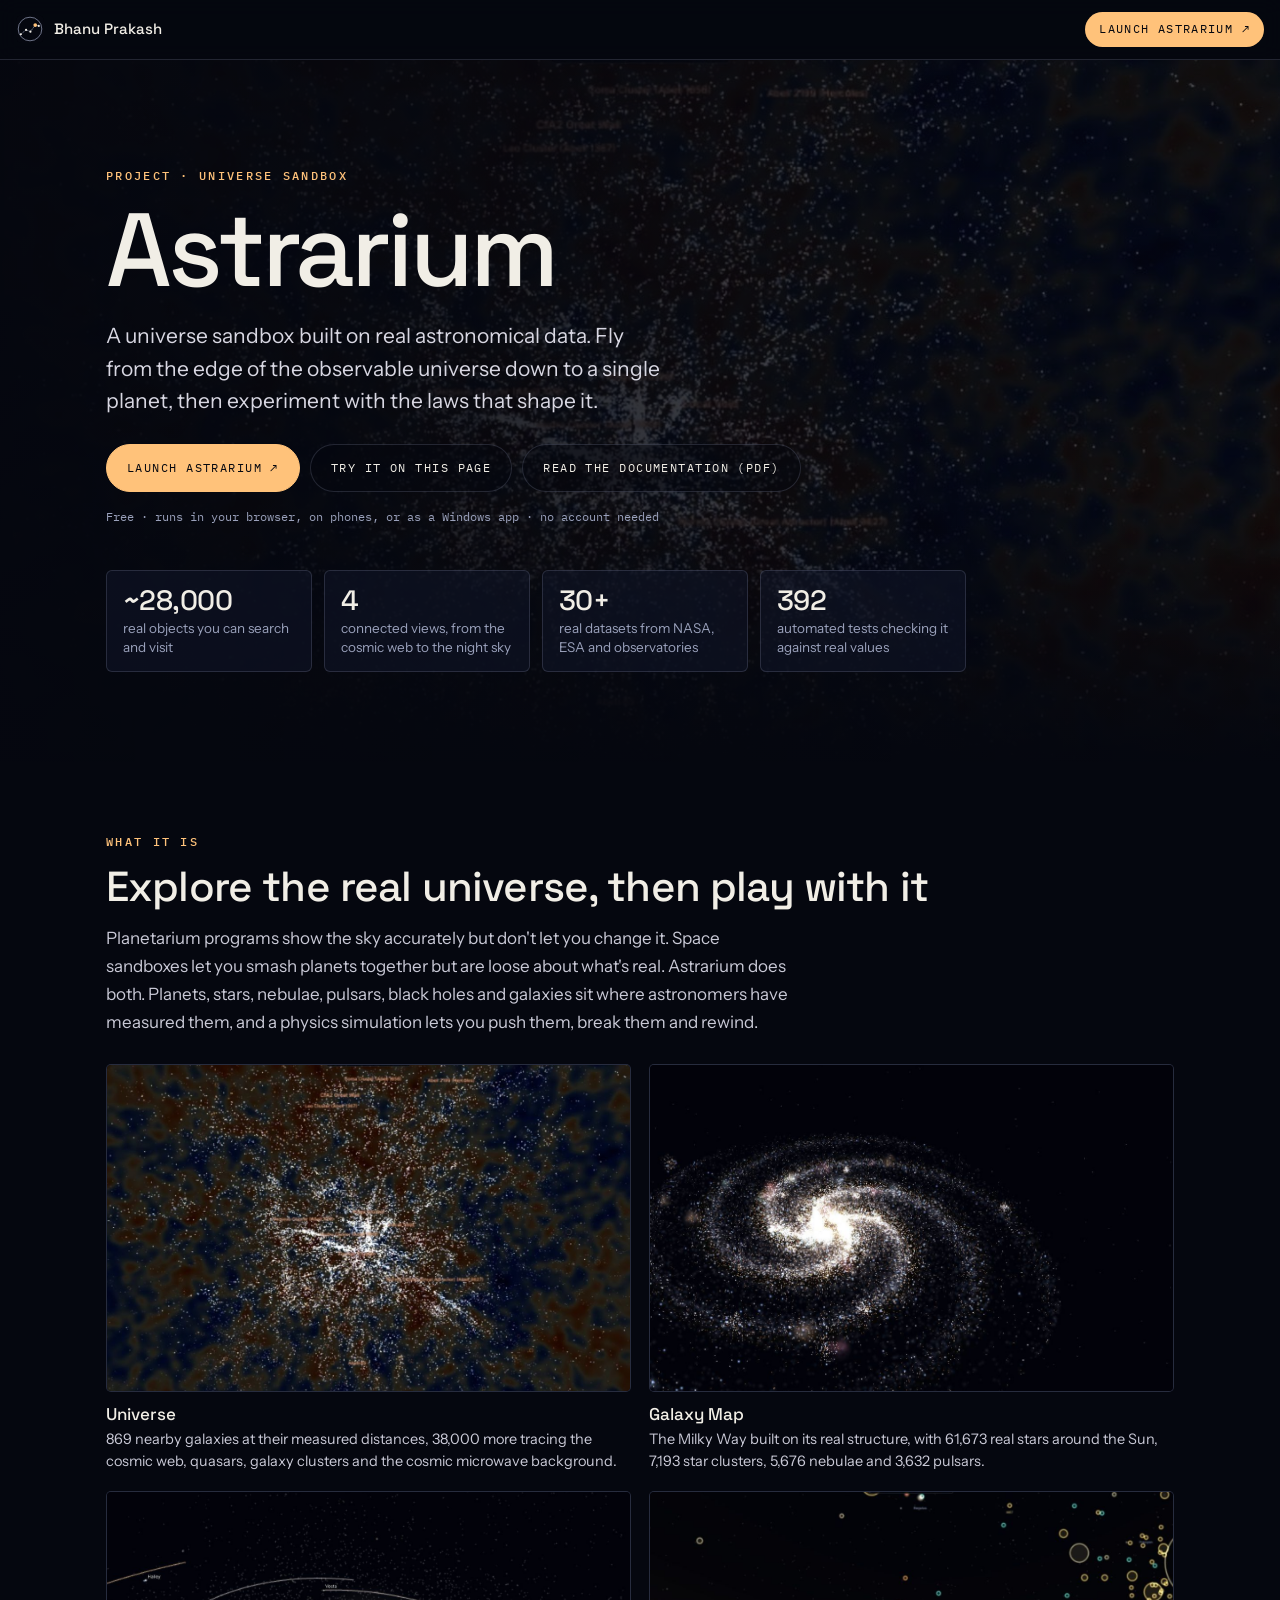
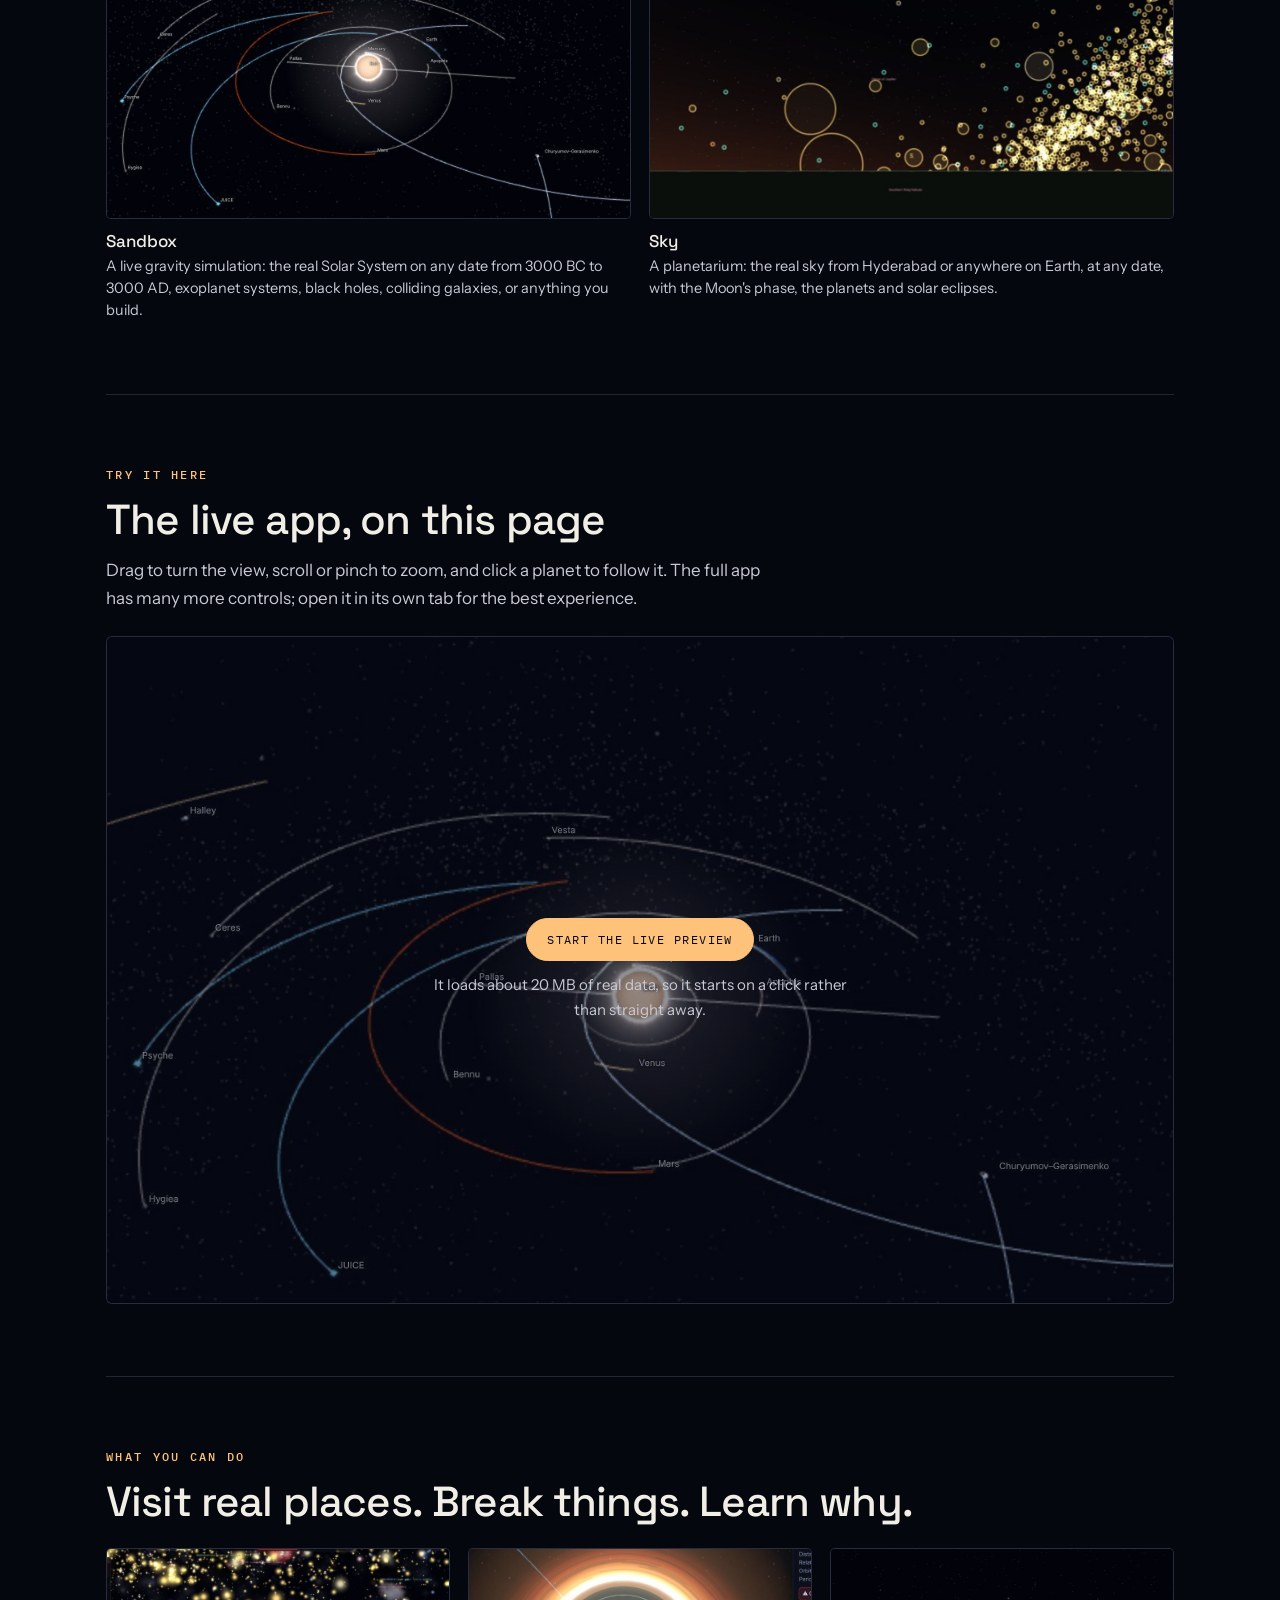
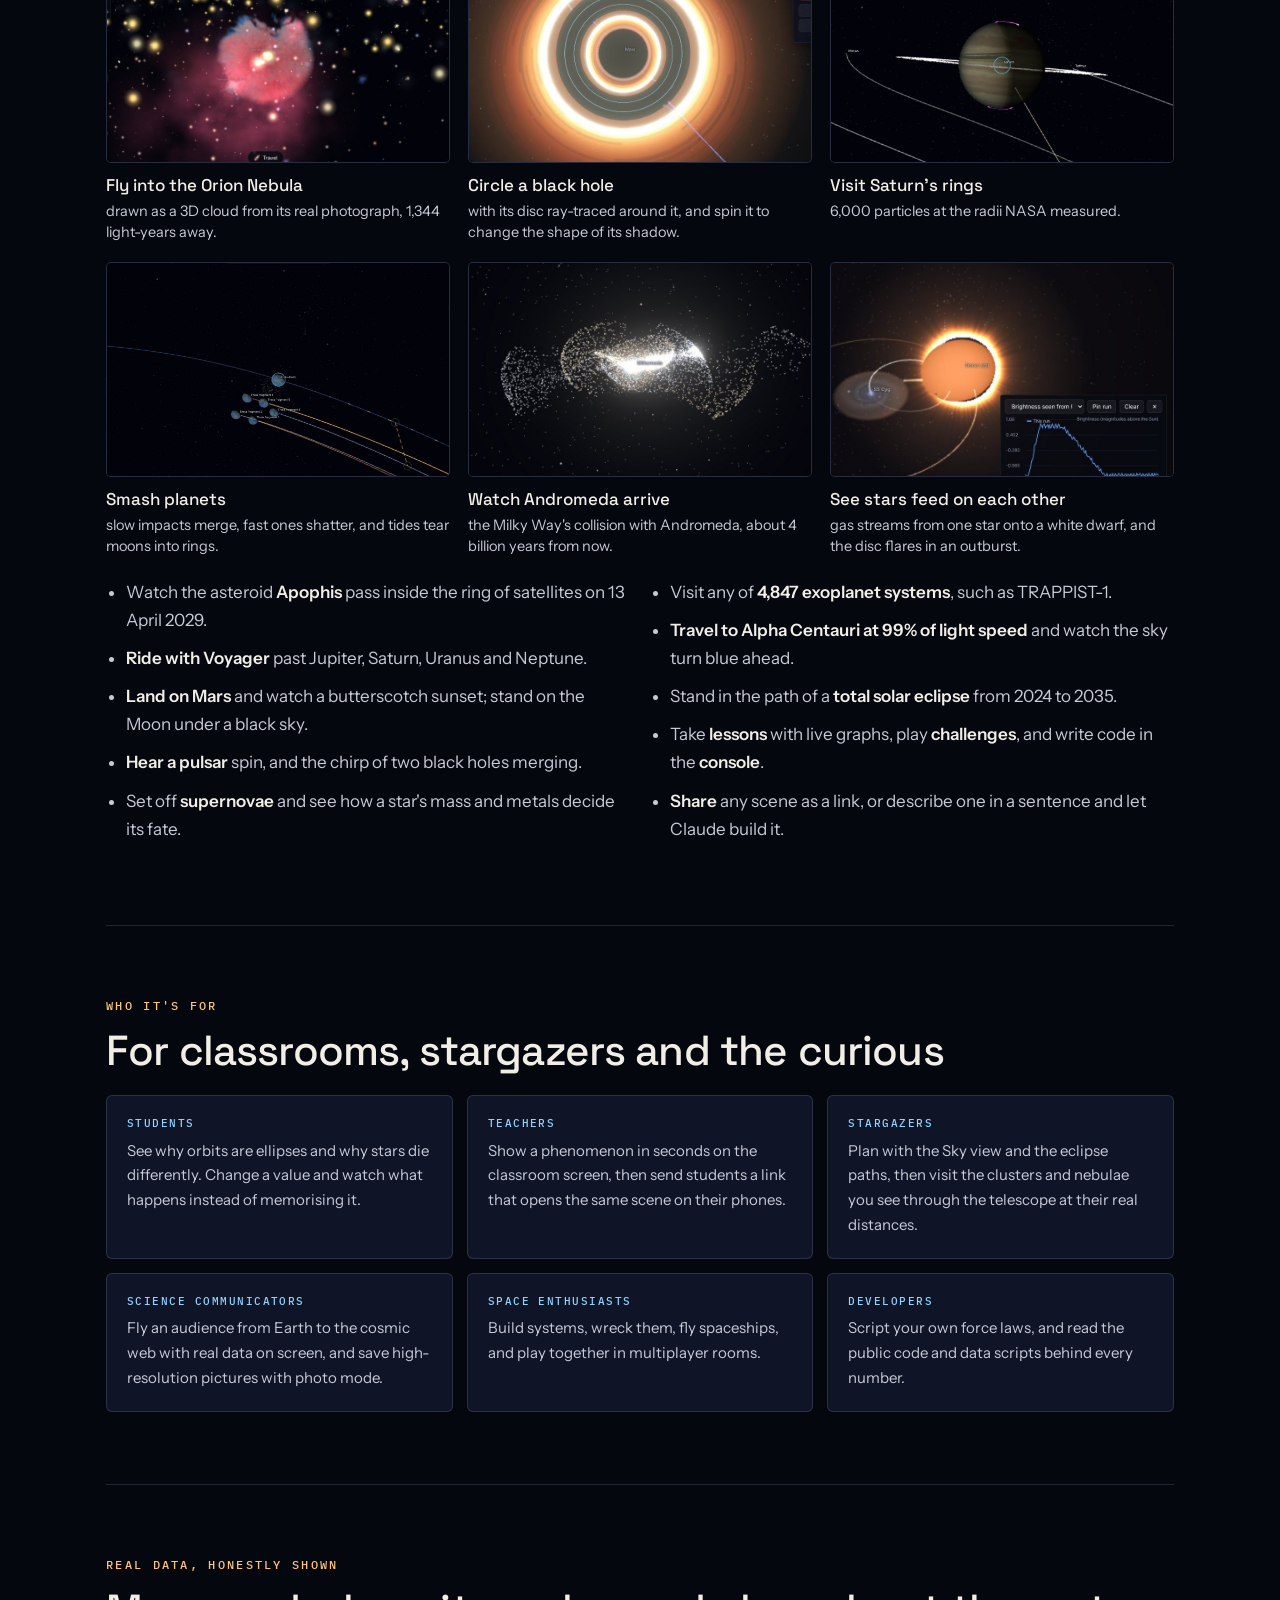
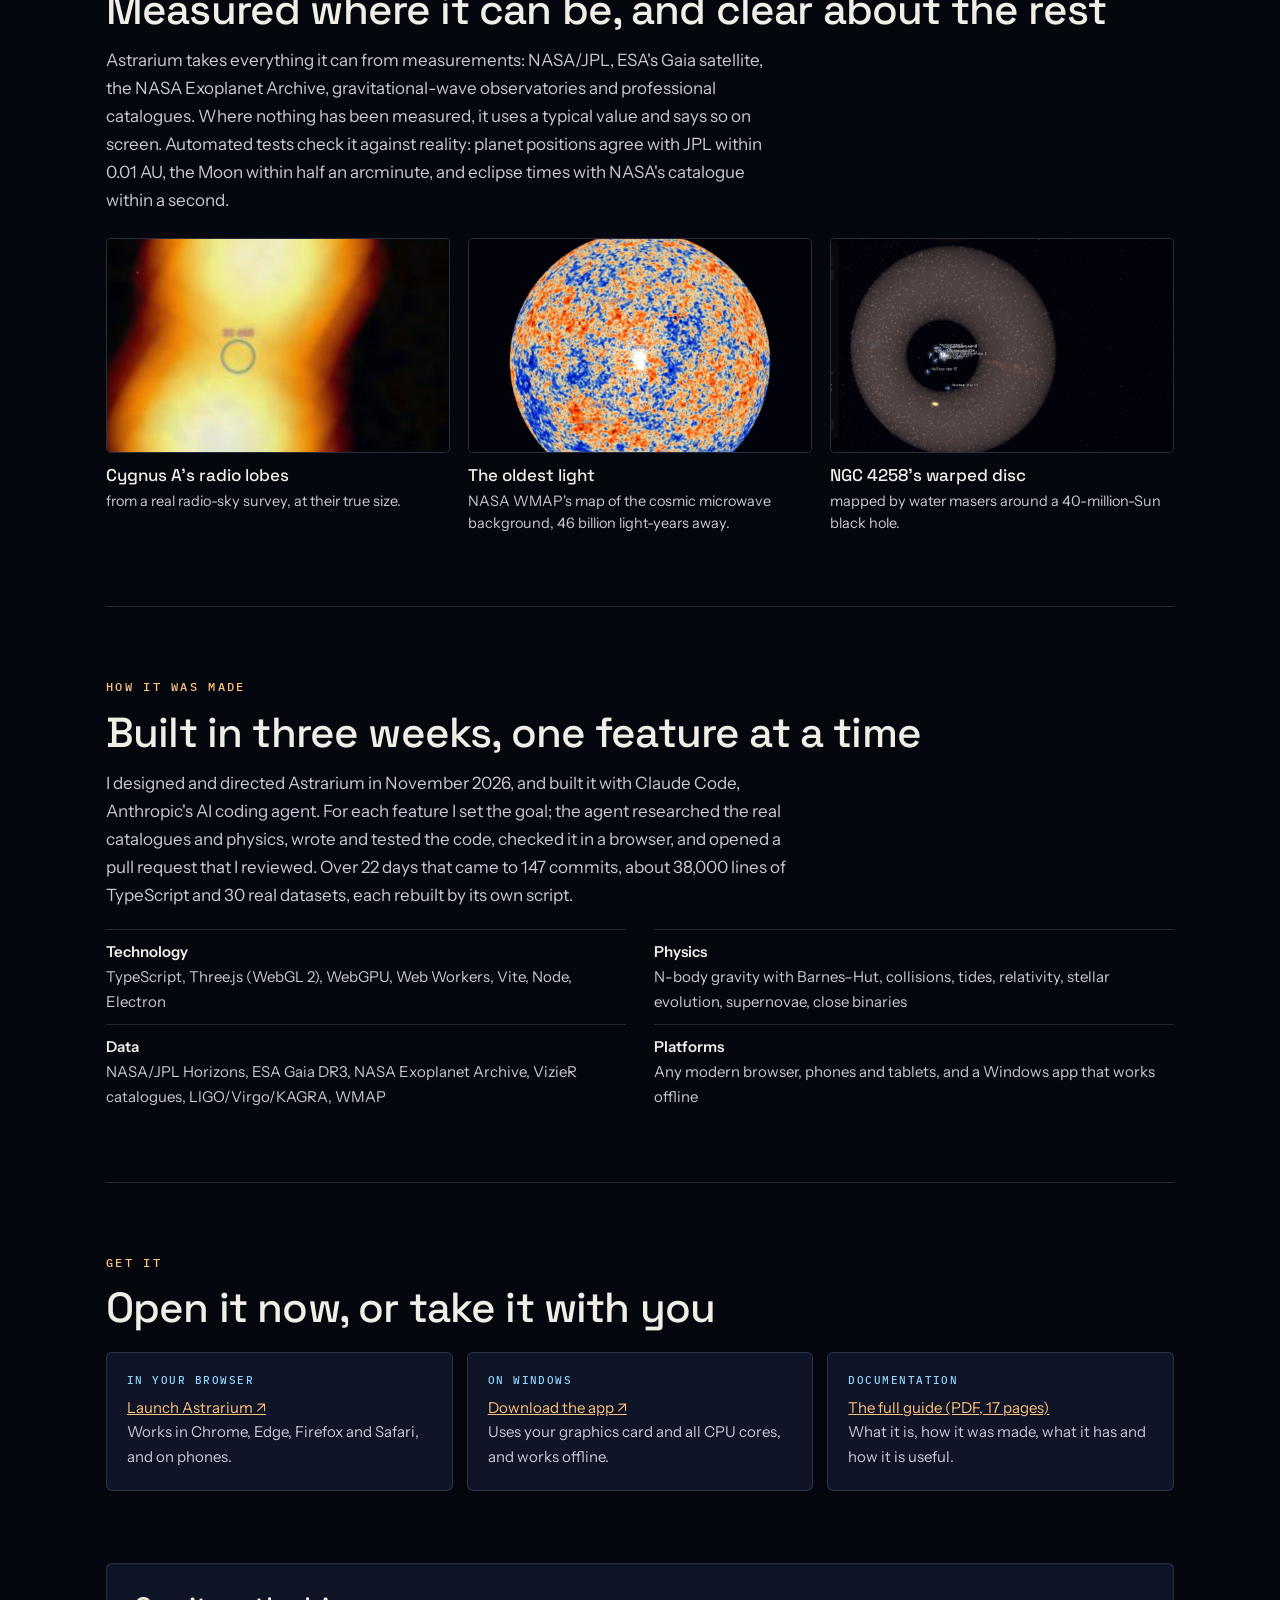
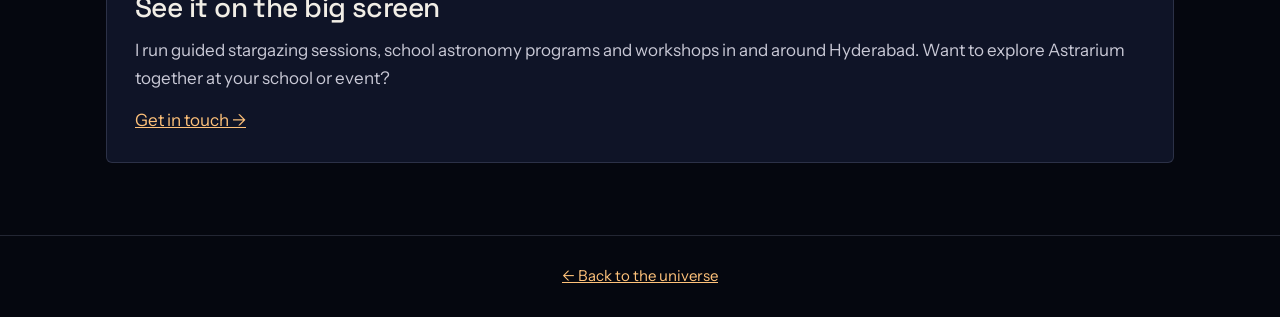
==== astrarium/index.html @ cba6305a "Add an Astrarium page at /astrarium/ - astrarium/index.html: what Astrarium is, the four views, what" ====
<!doctype html>
<html lang="en-IN">
<head>
  <meta charset="utf-8">
  <meta name="viewport" content="width=device-width, initial-scale=1, viewport-fit=cover">
  <meta name="theme-color" content="#05070f">
  <title>Astrarium: a universe sandbox built on real data | Bhanu Prakash</title>
  <meta name="description" content="Astrarium is a free universe sandbox in your browser. Fly from the edge of the observable universe to a single planet, visit 28,000 real objects at their measured positions, and experiment with gravity, stars and black holes.">
  <link rel="canonical" href="https://stargazinghyderabad.com/astrarium/">
  <meta name="robots" content="index, follow">
  <meta name="author" content="Bhanu Prakash">
  <meta property="og:type" content="website">
  <meta property="og:site_name" content="Bhanu Prakash">
  <meta property="og:title" content="Astrarium: a universe sandbox built on real data">
  <meta property="og:description" content="Fly from the edge of the observable universe to a single planet, visit 28,000 real objects, and experiment with the laws that shape them. Free, in your browser.">
  <meta property="og:url" content="https://stargazinghyderabad.com/astrarium/">
  <meta property="og:image" content="https://stargazinghyderabad.com/astrarium/img/og.jpg">
  <meta property="og:image:width" content="1200">
  <meta property="og:image:height" content="630">
  <meta property="og:image:alt" content="The real Solar System in Astrarium">
  <meta property="og:locale" content="en_IN">
  <meta name="twitter:card" content="summary_large_image">
  <meta name="twitter:title" content="Astrarium: a universe sandbox built on real data">
  <meta name="twitter:description" content="Visit 28,000 real objects and experiment with gravity, stars and black holes. Free, in your browser.">
  <meta name="twitter:image" content="https://stargazinghyderabad.com/astrarium/img/og.jpg">
  <link rel="icon" href="../assets/app-icon.svg" type="image/svg+xml">
  <link rel="apple-touch-icon" href="../assets/apple-touch-icon.png">
  <link rel="preconnect" href="https://fonts.googleapis.com">
  <link rel="preconnect" href="https://fonts.gstatic.com" crossorigin>
  <link rel="stylesheet" href="https://fonts.googleapis.com/css2?family=Space+Grotesk:wght@500&family=IBM+Plex+Mono:wght@400;500&family=Instrument+Sans:wght@400;500;600&display=swap">
  <link rel="stylesheet" href="astrarium.css?v=202611221030">
  <script type="application/ld+json">{"@context": "https://schema.org", "@type": "SoftwareApplication", "name": "Astrarium", "url": "https://stargazinghyderabad.com/astrarium/", "applicationCategory": "EducationalApplication", "applicationSubCategory": "Astronomy simulation", "operatingSystem": "Web browser, Windows", "description": "A free universe sandbox built on real astronomical data: the real Solar System, stars, nebulae, pulsars, black holes and galaxies at their measured positions, with a physics simulation of gravity, collisions, relativity and stellar evolution.", "image": "https://stargazinghyderabad.com/astrarium/img/og.jpg", "offers": {"@type": "Offer", "price": "0", "priceCurrency": "INR"}, "author": {"@type": "Person", "name": "Bhanu Prakash", "url": "https://stargazinghyderabad.com/"}, "inLanguage": "en"}</script>
</head>
<body>
  <header class="bar">
    <a href="../" class="home"><img src="../assets/app-icon.svg" alt="" width="28" height="28"> <span>Bhanu Prakash</span></a>
    <a class="go" href="https://beyondthesky0099.github.io/Universe-sandbox/" target="_blank" rel="noopener">Launch Astrarium ↗</a>
  </header>

  <main>
    <section class="hero">
      <div class="bg" aria-hidden="true"></div>
      <div class="wrap">
        <p class="eyebrow">Project · Universe sandbox</p>
        <h1>Astrarium</h1>
        <p class="lede">A universe sandbox built on real astronomical data. Fly from the edge of the observable universe down to a single planet, then experiment with the laws that shape it.</p>
        <div class="btns">
          <a class="btn amber" href="https://beyondthesky0099.github.io/Universe-sandbox/" target="_blank" rel="noopener">Launch Astrarium ↗</a>
          <a class="btn ghost" href="#try">Try it on this page</a>
          <a class="btn ghost" href="Astrarium-Documentation.pdf">Read the documentation (PDF)</a>
        </div>
        <p class="note">Free · runs in your browser, on phones, or as a Windows app · no account needed</p>
        <div class="stats">
          <div class="stat"><b>~28,000</b><span>real objects you can search and visit</span></div>
          <div class="stat"><b>4</b><span>connected views, from the cosmic web to the night sky</span></div>
          <div class="stat"><b>30+</b><span>real datasets from NASA, ESA and observatories</span></div>
          <div class="stat"><b>392</b><span>automated tests checking it against real values</span></div>
        </div>
      </div>
    </section>

    <div class="wrap">
      <section id="what">
        <p class="eyebrow">What it is</p>
        <h2>Explore the real universe, then play with it</h2>
        <p class="sub">Planetarium programs show the sky accurately but don't let you change it. Space sandboxes let you smash planets together but are loose about what's real. Astrarium does both. Planets, stars, nebulae, pulsars, black holes and galaxies sit where astronomers have measured them, and a physics simulation lets you push them, break them and rewind.</p>
        <div class="grid g2" style="margin-top:28px">
          <figure><img src="img/universe.jpg" alt="Thousands of real galaxies tracing the cosmic web" loading="lazy"><figcaption><b>Universe</b>869 nearby galaxies at their measured distances, 38,000 more tracing the cosmic web, quasars, galaxy clusters and the cosmic microwave background.</figcaption></figure>
          <figure><img src="img/galaxy.jpg" alt="A spiral galaxy modelled on the Milky Way" loading="lazy"><figcaption><b>Galaxy Map</b>The Milky Way built on its real structure, with 61,673 real stars around the Sun, 7,193 star clusters, 5,676 nebulae and 3,632 pulsars.</figcaption></figure>
          <figure><img src="img/solar.jpg" alt="The Solar System with planet orbits" loading="lazy"><figcaption><b>Sandbox</b>A live gravity simulation: the real Solar System on any date from 3000 BC to 3000 AD, exoplanet systems, black holes, colliding galaxies, or anything you build.</figcaption></figure>
          <figure><img src="img/sky.jpg" alt="The Milky Way above the horizon" loading="lazy"><figcaption><b>Sky</b>A planetarium: the real sky from Hyderabad or anywhere on Earth, at any date, with the Moon's phase, the planets and solar eclipses.</figcaption></figure>
        </div>
      </section>

      <section id="try">
        <p class="eyebrow">Try it here</p>
        <h2>The live app, on this page</h2>
        <p class="sub">Drag to turn the view, scroll or pinch to zoom, and click a planet to follow it. The full app has many more controls; open it in its own tab for the best experience.</p>
        <div class="preview" id="preview">
          <img src="img/solar.jpg" alt="" aria-hidden="true">
          <div class="start">
            <button class="btn amber" type="button" id="start">Start the live preview</button>
            <p>It loads about 20&nbsp;MB of real data, so it starts on a click rather than straight away.</p>
          </div>
        </div>
      </section>

      <section id="do">
        <p class="eyebrow">What you can do</p>
        <h2>Visit real places. Break things. Learn why.</h2>
        <div class="grid g3" style="margin-top:24px">
          <figure><img src="img/orion.jpg" alt="The Orion Nebula as a glowing cloud" loading="lazy"><figcaption><b>Fly into the Orion Nebula</b>drawn as a 3D cloud from its real photograph, 1,344 light-years away.</figcaption></figure>
          <figure><img src="img/blackhole.jpg" alt="A black hole bending the light of its disc" loading="lazy"><figcaption><b>Circle a black hole</b>with its disc ray-traced around it, and spin it to change the shape of its shadow.</figcaption></figure>
          <figure><img src="img/saturn.jpg" alt="Saturn and its rings" loading="lazy"><figcaption><b>Visit Saturn's rings</b>6,000 particles at the radii NASA measured.</figcaption></figure>
          <figure><img src="img/impact.jpg" alt="A planet shattering after an impact" loading="lazy"><figcaption><b>Smash planets</b>slow impacts merge, fast ones shatter, and tides tear moons into rings.</figcaption></figure>
          <figure><img src="img/milkomeda.jpg" alt="Two galaxies merging" loading="lazy"><figcaption><b>Watch Andromeda arrive</b>the Milky Way's collision with Andromeda, about 4 billion years from now.</figcaption></figure>
          <figure><img src="img/sscyg.jpg" alt="A white dwarf pulling gas from its companion, with a light curve" loading="lazy"><figcaption><b>See stars feed on each other</b>gas streams from one star onto a white dwarf, and the disc flares in an outburst.</figcaption></figure>
        </div>
        <ul class="list">
          <li>Watch the asteroid <strong>Apophis</strong> pass inside the ring of satellites on 13 April 2029.</li>
          <li><strong>Ride with Voyager</strong> past Jupiter, Saturn, Uranus and Neptune.</li>
          <li><strong>Land on Mars</strong> and watch a butterscotch sunset; stand on the Moon under a black sky.</li>
          <li><strong>Hear a pulsar</strong> spin, and the chirp of two black holes merging.</li>
          <li>Set off <strong>supernovae</strong> and see how a star's mass and metals decide its fate.</li>
          <li>Visit any of <strong>4,847 exoplanet systems</strong>, such as TRAPPIST-1.</li>
          <li><strong>Travel to Alpha Centauri at 99% of light speed</strong> and watch the sky turn blue ahead.</li>
          <li>Stand in the path of a <strong>total solar eclipse</strong> from 2024 to 2035.</li>
          <li>Take <strong>lessons</strong> with live graphs, play <strong>challenges</strong>, and write code in the <strong>console</strong>.</li>
          <li><strong>Share</strong> any scene as a link, or describe one in a sentence and let Claude build it.</li>
        </ul>
      </section>

      <section id="for">
        <p class="eyebrow">Who it's for</p>
        <h2>For classrooms, stargazers and the curious</h2>
        <div class="cards">
          <div class="card"><span class="k">Students</span><p>See why orbits are ellipses and why stars die differently. Change a value and watch what happens instead of memorising it.</p></div>
          <div class="card"><span class="k">Teachers</span><p>Show a phenomenon in seconds on the classroom screen, then send students a link that opens the same scene on their phones.</p></div>
          <div class="card"><span class="k">Stargazers</span><p>Plan with the Sky view and the eclipse paths, then visit the clusters and nebulae you see through the telescope at their real distances.</p></div>
          <div class="card"><span class="k">Science communicators</span><p>Fly an audience from Earth to the cosmic web with real data on screen, and save high-resolution pictures with photo mode.</p></div>
          <div class="card"><span class="k">Space enthusiasts</span><p>Build systems, wreck them, fly spaceships, and play together in multiplayer rooms.</p></div>
          <div class="card"><span class="k">Developers</span><p>Script your own force laws, and read the public code and data scripts behind every number.</p></div>
        </div>
      </section>

      <section id="real">
        <p class="eyebrow">Real data, honestly shown</p>
        <h2>Measured where it can be, and clear about the rest</h2>
        <p class="sub">Astrarium takes everything it can from measurements: NASA/JPL, ESA's Gaia satellite, the NASA Exoplanet Archive, gravitational-wave observatories and professional catalogues. Where nothing has been measured, it uses a typical value and says so on screen. Automated tests check it against reality: planet positions agree with JPL within 0.01&nbsp;AU, the Moon within half an arcminute, and eclipse times with NASA's catalogue within a second.</p>
        <div class="grid g3" style="margin-top:24px">
          <figure><img src="img/lobes.jpg" alt="The radio lobes of Cygnus A" loading="lazy"><figcaption><b>Cygnus A's radio lobes</b>from a real radio-sky survey, at their true size.</figcaption></figure>
          <figure><img src="img/cmb.jpg" alt="The cosmic microwave background" loading="lazy"><figcaption><b>The oldest light</b>NASA WMAP's map of the cosmic microwave background, 46 billion light-years away.</figcaption></figure>
          <figure><img src="img/maser.jpg" alt="A warped disc around a black hole" loading="lazy"><figcaption><b>NGC 4258's warped disc</b>mapped by water masers around a 40-million-Sun black hole.</figcaption></figure>
        </div>
      </section>

      <section id="made">
        <p class="eyebrow">How it was made</p>
        <h2>Built in three weeks, one feature at a time</h2>
        <p class="sub">I designed and directed Astrarium in November 2026, and built it with Claude Code, Anthropic's AI coding agent. For each feature I set the goal; the agent researched the real catalogues and physics, wrote and tested the code, checked it in a browser, and opened a pull request that I reviewed. Over 22 days that came to 147 commits, about 38,000 lines of TypeScript and 30 real datasets, each rebuilt by its own script.</p>
        <div class="facts">
          <div><b>Technology</b>TypeScript, Three.js (WebGL&nbsp;2), WebGPU, Web Workers, Vite, Node, Electron</div>
          <div><b>Physics</b>N-body gravity with Barnes–Hut, collisions, tides, relativity, stellar evolution, supernovae, close binaries</div>
          <div><b>Data</b>NASA/JPL Horizons, ESA Gaia DR3, NASA Exoplanet Archive, VizieR catalogues, LIGO/Virgo/KAGRA, WMAP</div>
          <div><b>Platforms</b>Any modern browser, phones and tablets, and a Windows app that works offline</div>
        </div>
      </section>

      <section id="get">
        <p class="eyebrow">Get it</p>
        <h2>Open it now, or take it with you</h2>
        <div class="cards">
          <div class="card"><span class="k">In your browser</span><p><a href="https://beyondthesky0099.github.io/Universe-sandbox/" target="_blank" rel="noopener">Launch Astrarium ↗</a><br>Works in Chrome, Edge, Firefox and Safari, and on phones.</p></div>
          <div class="card"><span class="k">On Windows</span><p><a href="https://github.com/beyondthesky0099/Universe-sandbox/releases" target="_blank" rel="noopener">Download the app ↗</a><br>Uses your graphics card and all CPU cores, and works offline.</p></div>
          <div class="card"><span class="k">Documentation</span><p><a href="Astrarium-Documentation.pdf">The full guide (PDF, 17 pages)</a><br>What it is, how it was made, what it has and how it is useful.</p></div>
        </div>
      </section>

      <aside class="cta">
        <h2>See it on the big screen</h2>
        <p>I run guided stargazing sessions, school astronomy programs and workshops in and around Hyderabad. Want to explore Astrarium together at your school or event?</p>
        <a href="../#contact">Get in touch →</a>
      </aside>
    </div>
  </main>

  <footer><a href="../">← Back to the universe</a></footer>

  <script>
    // The live preview loads the app only when asked: it brings about 20 MB of real data.
    document.getElementById('start').addEventListener('click', function () {
      var box = document.getElementById('preview');
      var frame = document.createElement('iframe');
      frame.src = 'https://beyondthesky0099.github.io/Universe-sandbox/#embed=1&tour=0';
      frame.title = 'Astrarium, live';
      frame.allow = 'fullscreen; xr-spatial-tracking';
      frame.setAttribute('allowfullscreen', '');
      box.innerHTML = '';
      box.appendChild(frame);
    });
  </script>
</body>
</html>
---- astrarium/astrarium.css ----
/* Astrarium page: the site's night palette and type (see css/styles.css and brand/tokens.json). */
:root{
  --void:#05070f;--night:#0a0e1d;--panel:#0f1427;--line:rgba(190,200,235,.16);
  --star:#f1eee6;--star-2:#c9c9d6;--dim:#9aa1bb;--amber:#ffc27a;--ice:#8fd3ff;--nebula:#e0508a;
  --display:"Space Grotesk","Segoe UI",system-ui,sans-serif;
  --body:"Instrument Sans",system-ui,-apple-system,"Segoe UI",sans-serif;
  --mono:"IBM Plex Mono",ui-monospace,"SFMono-Regular",Menlo,monospace;
  --gut:max(16px,env(safe-area-inset-left,0px));
  color-scheme:dark;
}
*{box-sizing:border-box}
html{scroll-behavior:smooth}
body{margin:0;background:var(--void);color:var(--star-2);font:17px/1.65 var(--body)}
a{color:var(--amber)}
img{max-width:100%;display:block}
:focus-visible{outline:1.5px solid var(--amber);outline-offset:3px}

.bar{position:sticky;top:0;z-index:10;display:flex;justify-content:space-between;align-items:center;gap:16px;padding:12px var(--gut);border-bottom:1px solid var(--line);font-size:15px;background:rgba(5,7,15,.86);backdrop-filter:blur(10px);-webkit-backdrop-filter:blur(10px)}
.bar a{text-decoration:none;color:var(--star)}
.bar .home{display:flex;align-items:center;gap:10px;font-family:var(--display);font-weight:500;min-width:0}
.bar .home span{white-space:nowrap;overflow:hidden;text-overflow:ellipsis}
.bar .go{font-family:var(--mono);font-size:11.5px;letter-spacing:.12em;text-transform:uppercase;color:var(--void);background:var(--amber);border-radius:999px;padding:8px 14px;white-space:nowrap}

.wrap{max-width:1100px;margin:0 auto;padding:0 var(--gut)}
section{padding:72px 0;border-top:1px solid var(--line)}
section:first-of-type{border-top:0}
.eyebrow{font:500 11.5px/1.4 var(--mono);letter-spacing:.2em;text-transform:uppercase;color:var(--amber);margin:0 0 14px}
h1{font:500 clamp(48px,9vw,104px)/1 var(--display);letter-spacing:-.04em;color:var(--star);margin:0 0 18px}
h2{font:500 clamp(28px,4vw,42px)/1.08 var(--display);letter-spacing:-.02em;color:var(--star);margin:0 0 14px;text-wrap:balance}
h3{font:500 20px/1.25 var(--display);color:var(--star);margin:0 0 6px}
p{margin:0 0 14px}
.lede{font-size:clamp(18px,2vw,21px);line-height:1.55;color:#d8d7e2;max-width:40ch;margin-bottom:26px}
.sub{max-width:62ch;color:var(--star-2)}
strong{color:var(--star);font-weight:600}

/* Hero */
.hero{position:relative;padding:0;border:0;overflow:hidden}
.hero .bg{position:absolute;inset:0;background:url(img/hero.jpg) center/cover;opacity:.55}
.hero .bg::after{content:"";position:absolute;inset:0;background:linear-gradient(90deg,rgba(5,7,15,.96) 0%,rgba(5,7,15,.7) 45%,rgba(5,7,15,.25) 100%),linear-gradient(0deg,var(--void) 0%,transparent 35%)}
.hero .wrap{position:relative;padding-top:clamp(72px,12vh,140px);padding-bottom:clamp(64px,10vh,120px)}
.btns{display:flex;flex-wrap:wrap;gap:10px}
.btn{font-family:var(--mono);font-size:12px;letter-spacing:.12em;text-transform:uppercase;text-decoration:none;padding:13px 20px;border-radius:999px;border:1px solid var(--star);background:var(--star);color:var(--void);display:inline-block;cursor:pointer}
.btn.amber{background:var(--amber);border-color:var(--amber)}
.btn.ghost{background:rgba(5,7,15,.5);color:var(--star);border-color:var(--line)}
.btn:hover{background:var(--amber);border-color:var(--amber);color:var(--void)}
.note{font:12px/1.5 var(--mono);color:var(--dim);margin-top:16px}

.stats{display:grid;grid-template-columns:repeat(4,minmax(0,1fr));gap:12px;margin-top:44px;max-width:860px}
.stat{border:1px solid var(--line);border-radius:6px;padding:14px 16px;background:rgba(15,20,39,.6)}
.stat b{display:block;font:500 28px/1.1 var(--display);color:var(--star);letter-spacing:-.02em}
.stat span{font-size:13.5px;color:var(--dim);line-height:1.4;display:block;margin-top:4px}

/* Live preview */
.preview{position:relative;aspect-ratio:16/10;border:1px solid var(--line);border-radius:6px;overflow:hidden;background:var(--night);margin-top:24px}
.preview img{width:100%;height:100%;object-fit:cover;opacity:.55}
.preview .start{position:absolute;inset:0;display:flex;flex-direction:column;align-items:center;justify-content:center;gap:12px;text-align:center;padding:16px}
.preview iframe{position:absolute;inset:0;width:100%;height:100%;border:0}
.preview .start p{max-width:44ch;color:var(--star-2);font-size:15px;margin:0}

/* Grids and figures */
.grid{display:grid;gap:18px}
.g2{grid-template-columns:repeat(2,minmax(0,1fr))}
.g3{grid-template-columns:repeat(3,minmax(0,1fr))}
figure{margin:0}
figure img{width:100%;aspect-ratio:16/10;object-fit:cover;border-radius:5px;border:1px solid var(--line);background:var(--night)}
figcaption{font-size:14.5px;line-height:1.5;color:var(--star-2);margin-top:10px}
figcaption b{color:var(--star);font-family:var(--display);font-weight:500;font-size:17px;display:block;margin-bottom:2px}

.list{columns:2;column-gap:40px;padding-left:20px;margin:20px 0 0}
.list li{break-inside:avoid;margin-bottom:10px}

.cards{display:grid;grid-template-columns:repeat(3,minmax(0,1fr));gap:14px;margin-top:22px}
.card{background:var(--panel);border:1px solid var(--line);border-radius:6px;padding:20px}
.card p{font-size:15px;margin:0}
.card .k{font:500 10.5px/1.4 var(--mono);letter-spacing:.14em;text-transform:uppercase;color:var(--ice);margin-bottom:8px;display:block}

.facts{display:grid;grid-template-columns:repeat(2,minmax(0,1fr));gap:10px 28px;margin-top:20px}
.facts div{border-top:1px solid var(--line);padding-top:10px;font-size:15px}
.facts b{display:block;color:var(--star);font-weight:600}

.cta{margin:0 0 72px;padding:28px;border:1px solid var(--line);border-radius:6px;background:var(--panel)}
.cta h2{font-size:28px}
footer{padding:28px var(--gut);border-top:1px solid var(--line);text-align:center;font-size:15px}

@media (max-width:860px){
  .stats{grid-template-columns:repeat(2,minmax(0,1fr))}
  .g3,.cards{grid-template-columns:repeat(2,minmax(0,1fr))}
}
@media (max-width:600px){
  section{padding:52px 0}
  .g2,.g3,.cards,.facts{grid-template-columns:1fr}
  .list{columns:1}
  .preview{aspect-ratio:3/4}
  .bar .go{padding:7px 11px;font-size:10.5px}
}
@media (prefers-reduced-motion:reduce){html{scroll-behavior:auto}}
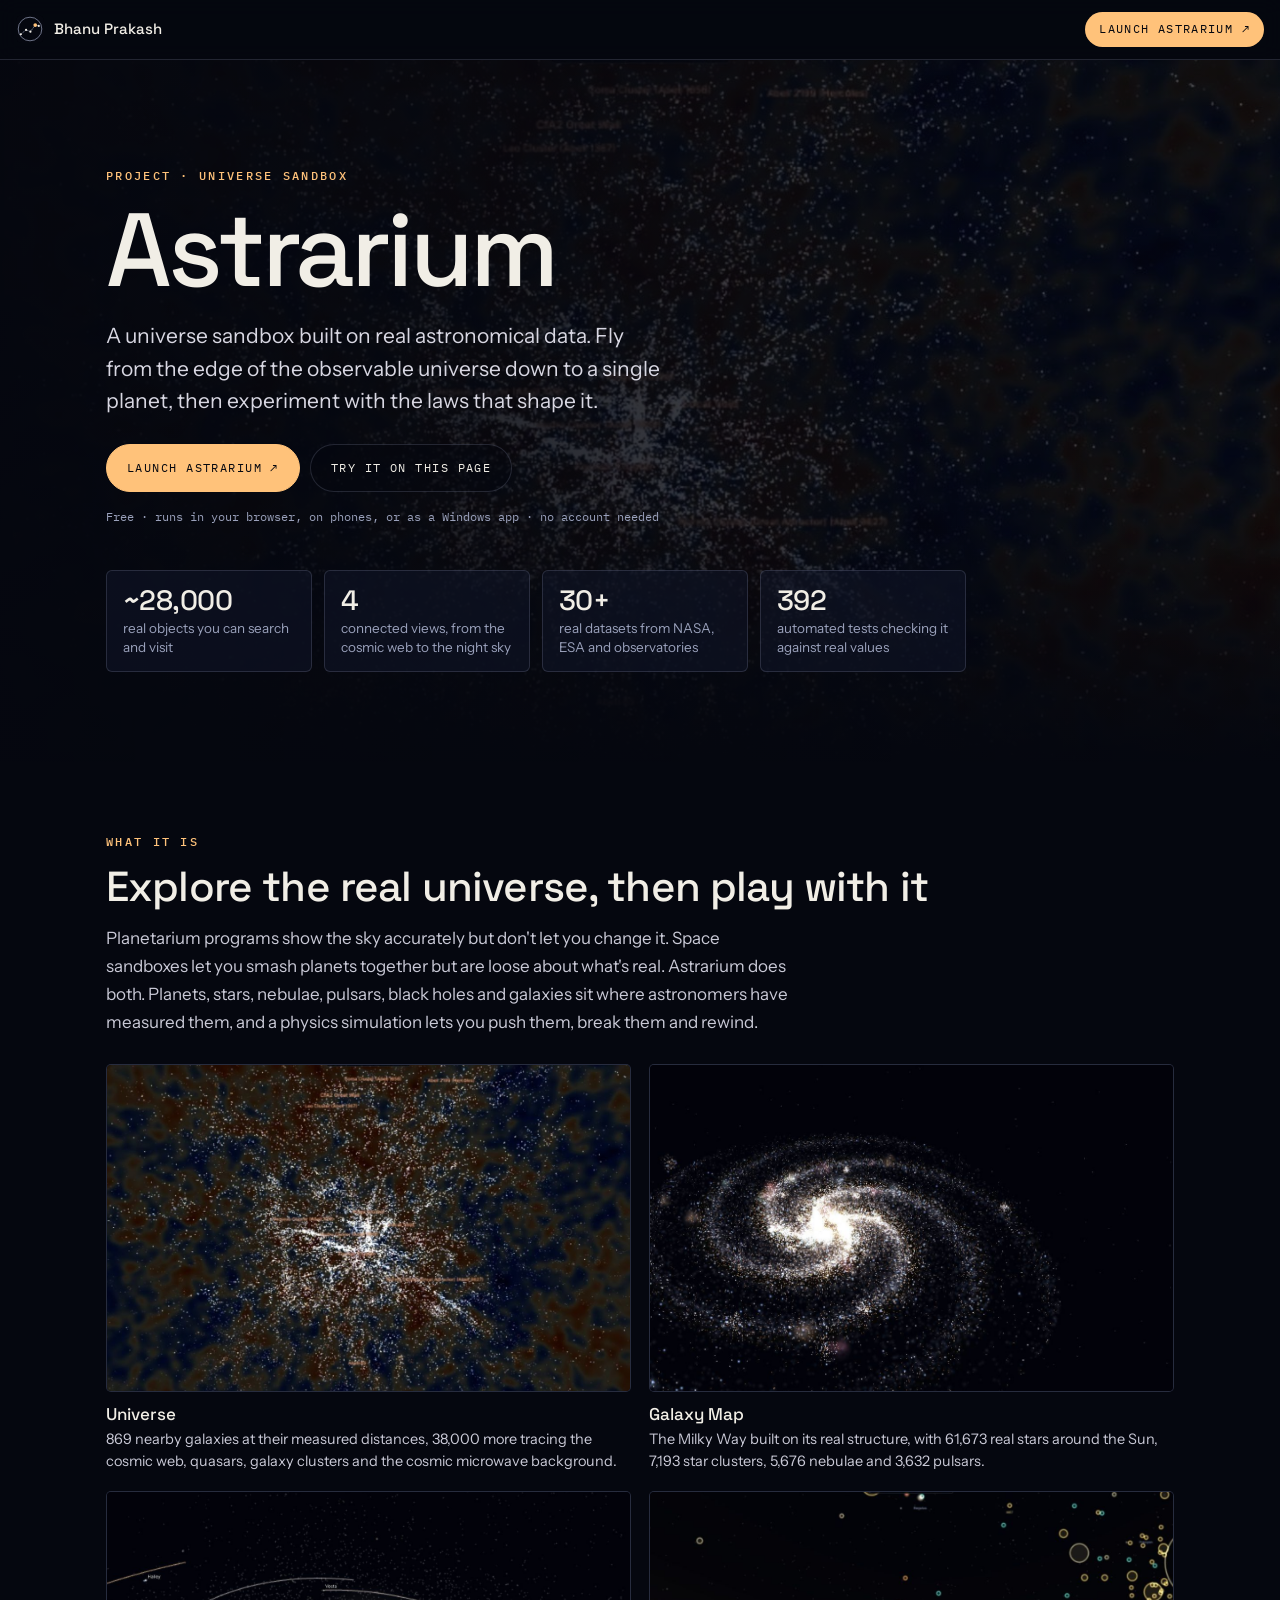
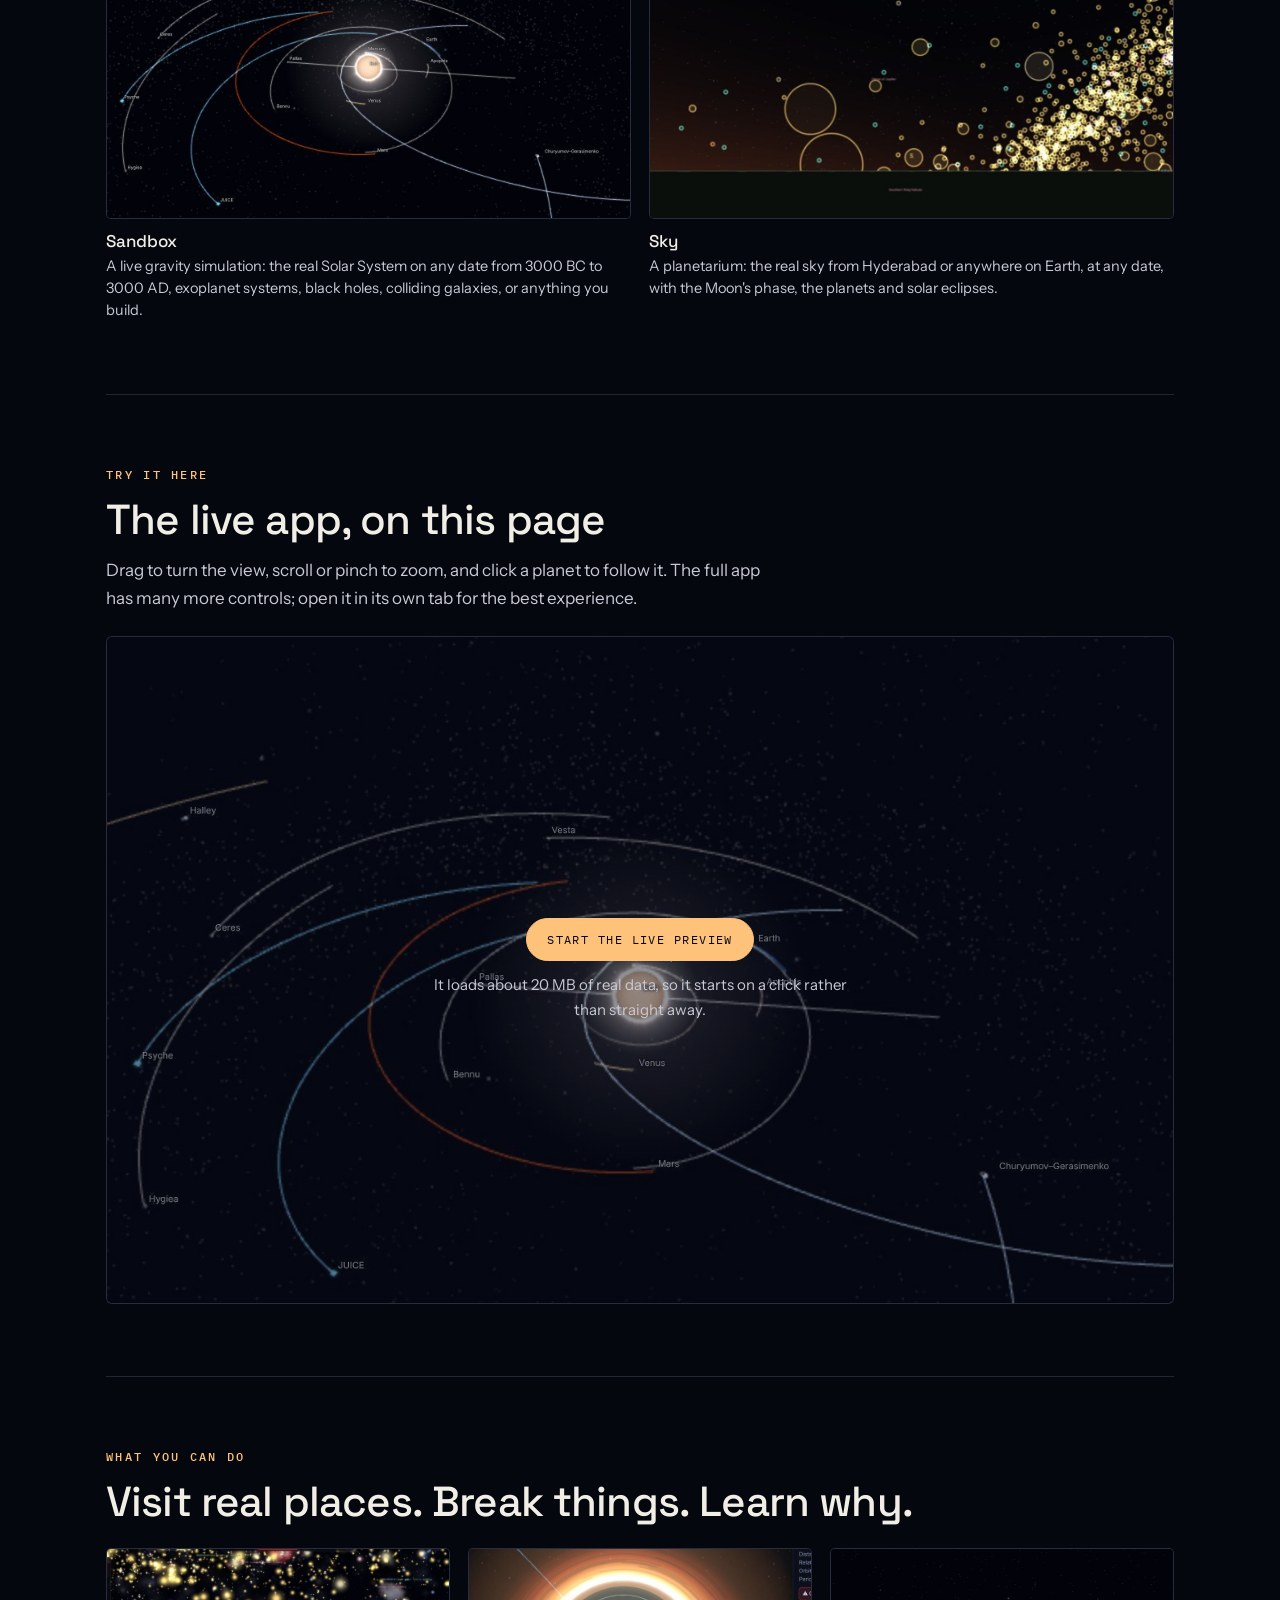
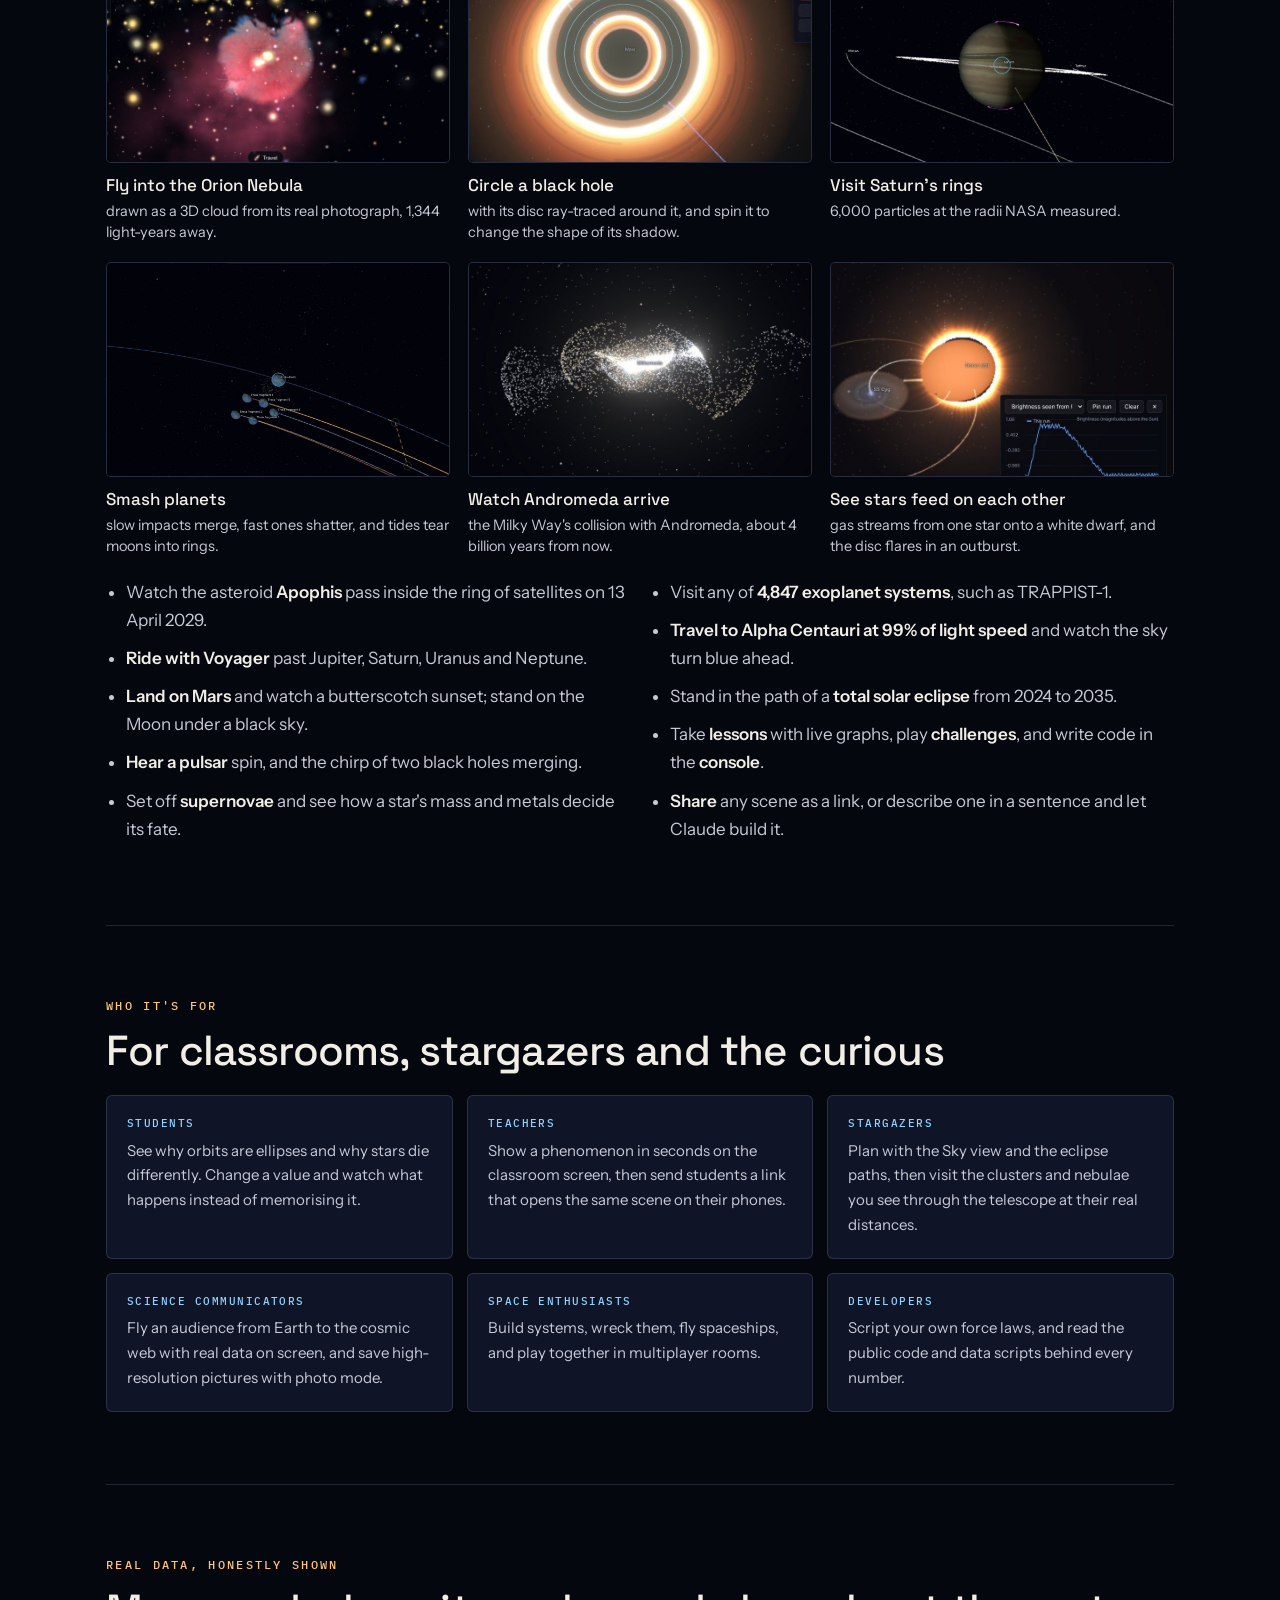
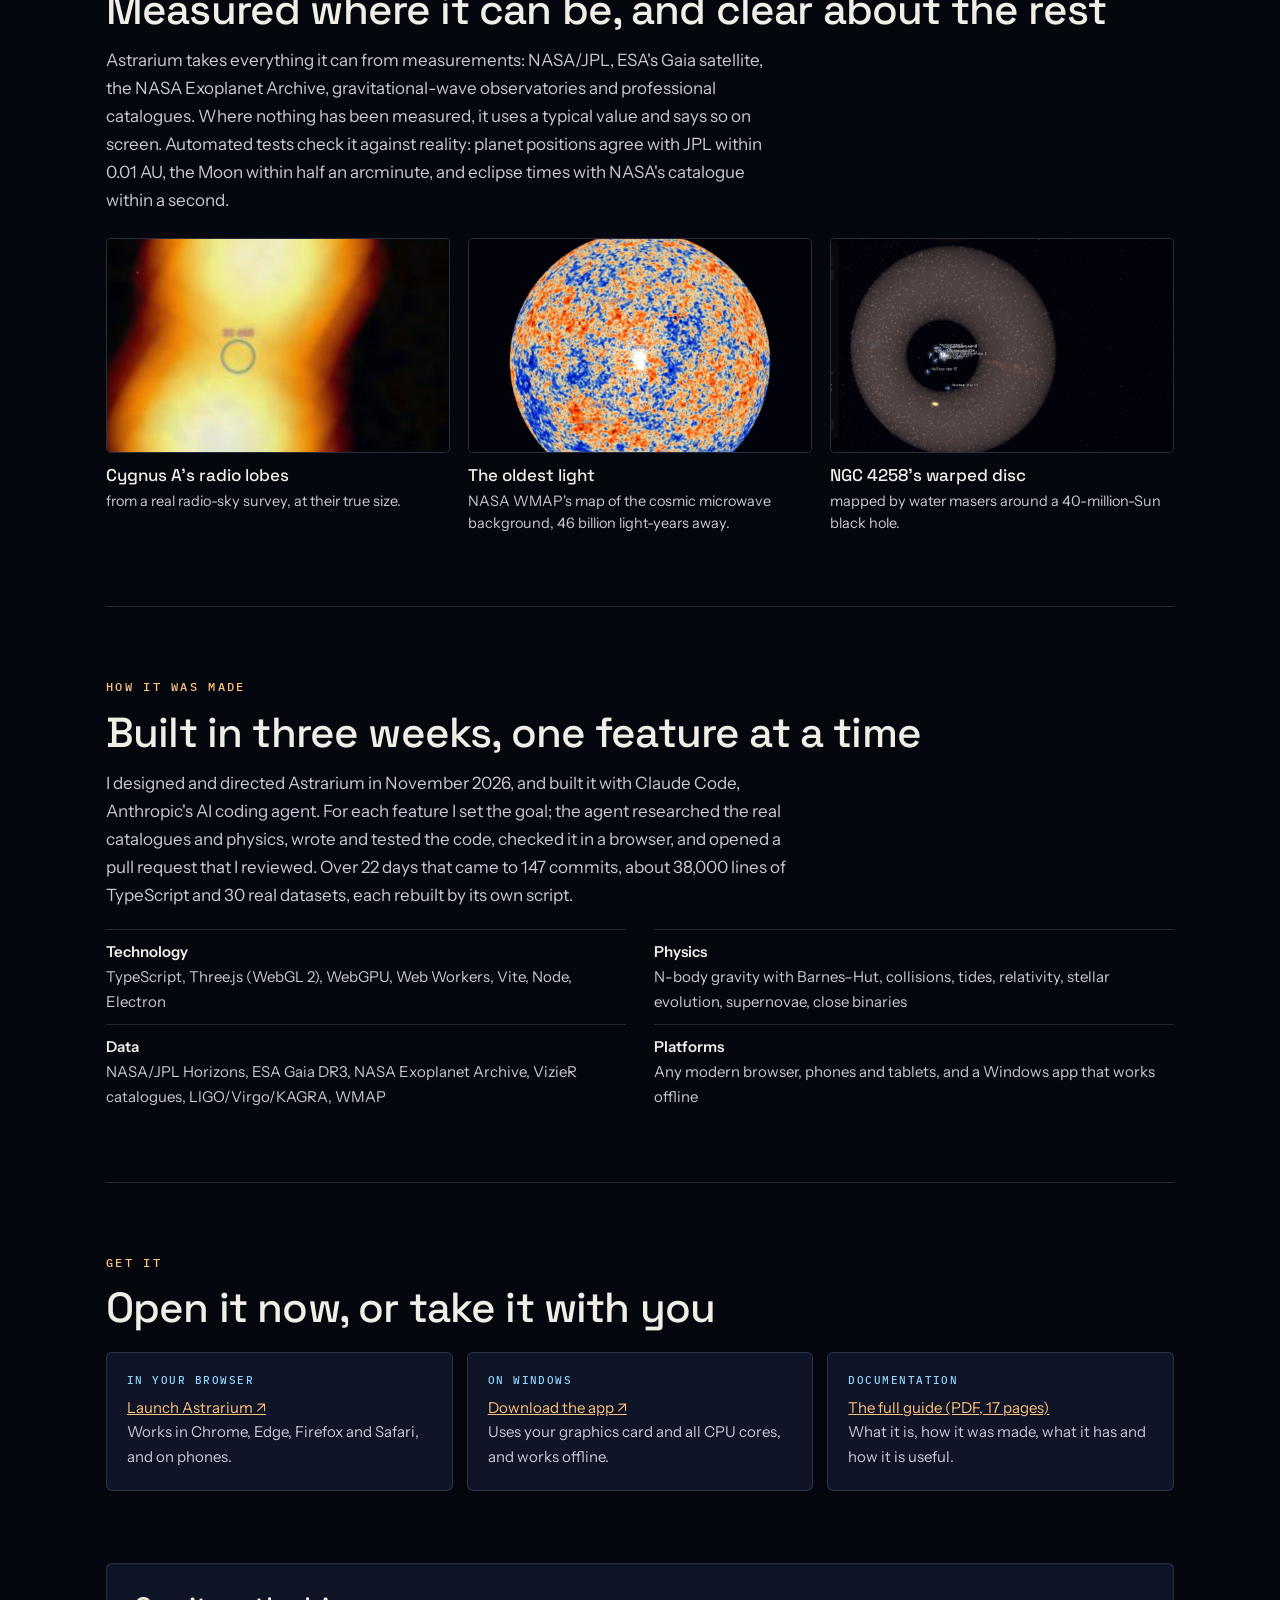
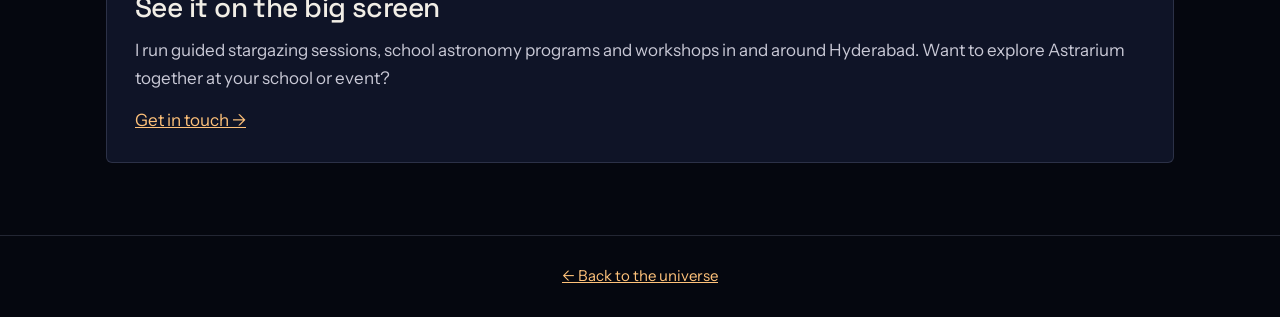
==== commit 7e61b952: "Astrarium page: remove the documentation button from the top section Co-Authored-By: Claude Opus 5.5" ====
--- a/astrarium/index.html
+++ b/astrarium/index.html
@@ -34,7 +34,7 @@
 <body>
   <header class="bar">
     <a href="../" class="home"><img src="../assets/app-icon.svg" alt="" width="28" height="28"> <span>Bhanu Prakash</span></a>
-    <a class="go" href="https://beyondthesky0099.github.io/Universe-sandbox/" target="_blank" rel="noopener">Launch Astrarium ↗</a>
+    <a class="go" href="app/" target="_blank" rel="noopener">Launch Astrarium ↗</a>
   </header>
 
   <main>
@@ -45,9 +45,8 @@
         <h1>Astrarium</h1>
         <p class="lede">A universe sandbox built on real astronomical data. Fly from the edge of the observable universe down to a single planet, then experiment with the laws that shape it.</p>
         <div class="btns">
-          <a class="btn amber" href="https://beyondthesky0099.github.io/Universe-sandbox/" target="_blank" rel="noopener">Launch Astrarium ↗</a>
+          <a class="btn amber" href="app/" target="_blank" rel="noopener">Launch Astrarium ↗</a>
           <a class="btn ghost" href="#try">Try it on this page</a>
-          <a class="btn ghost" href="Astrarium-Documentation.pdf">Read the documentation (PDF)</a>
         </div>
         <p class="note">Free · runs in your browser, on phones, or as a Windows app · no account needed</p>
         <div class="stats">
@@ -150,7 +149,7 @@
         <p class="eyebrow">Get it</p>
         <h2>Open it now, or take it with you</h2>
         <div class="cards">
-          <div class="card"><span class="k">In your browser</span><p><a href="https://beyondthesky0099.github.io/Universe-sandbox/" target="_blank" rel="noopener">Launch Astrarium ↗</a><br>Works in Chrome, Edge, Firefox and Safari, and on phones.</p></div>
+          <div class="card"><span class="k">In your browser</span><p><a href="app/" target="_blank" rel="noopener">Launch Astrarium ↗</a><br>Works in Chrome, Edge, Firefox and Safari, and on phones.</p></div>
           <div class="card"><span class="k">On Windows</span><p><a href="https://github.com/beyondthesky0099/Universe-sandbox/releases" target="_blank" rel="noopener">Download the app ↗</a><br>Uses your graphics card and all CPU cores, and works offline.</p></div>
           <div class="card"><span class="k">Documentation</span><p><a href="Astrarium-Documentation.pdf">The full guide (PDF, 17 pages)</a><br>What it is, how it was made, what it has and how it is useful.</p></div>
         </div>
@@ -171,7 +170,7 @@
     document.getElementById('start').addEventListener('click', function () {
       var box = document.getElementById('preview');
       var frame = document.createElement('iframe');
-      frame.src = 'https://beyondthesky0099.github.io/Universe-sandbox/#embed=1&tour=0';
+      frame.src = 'app/#embed=1&tour=0';
       frame.title = 'Astrarium, live';
       frame.allow = 'fullscreen; xr-spatial-tracking';
       frame.setAttribute('allowfullscreen', '');
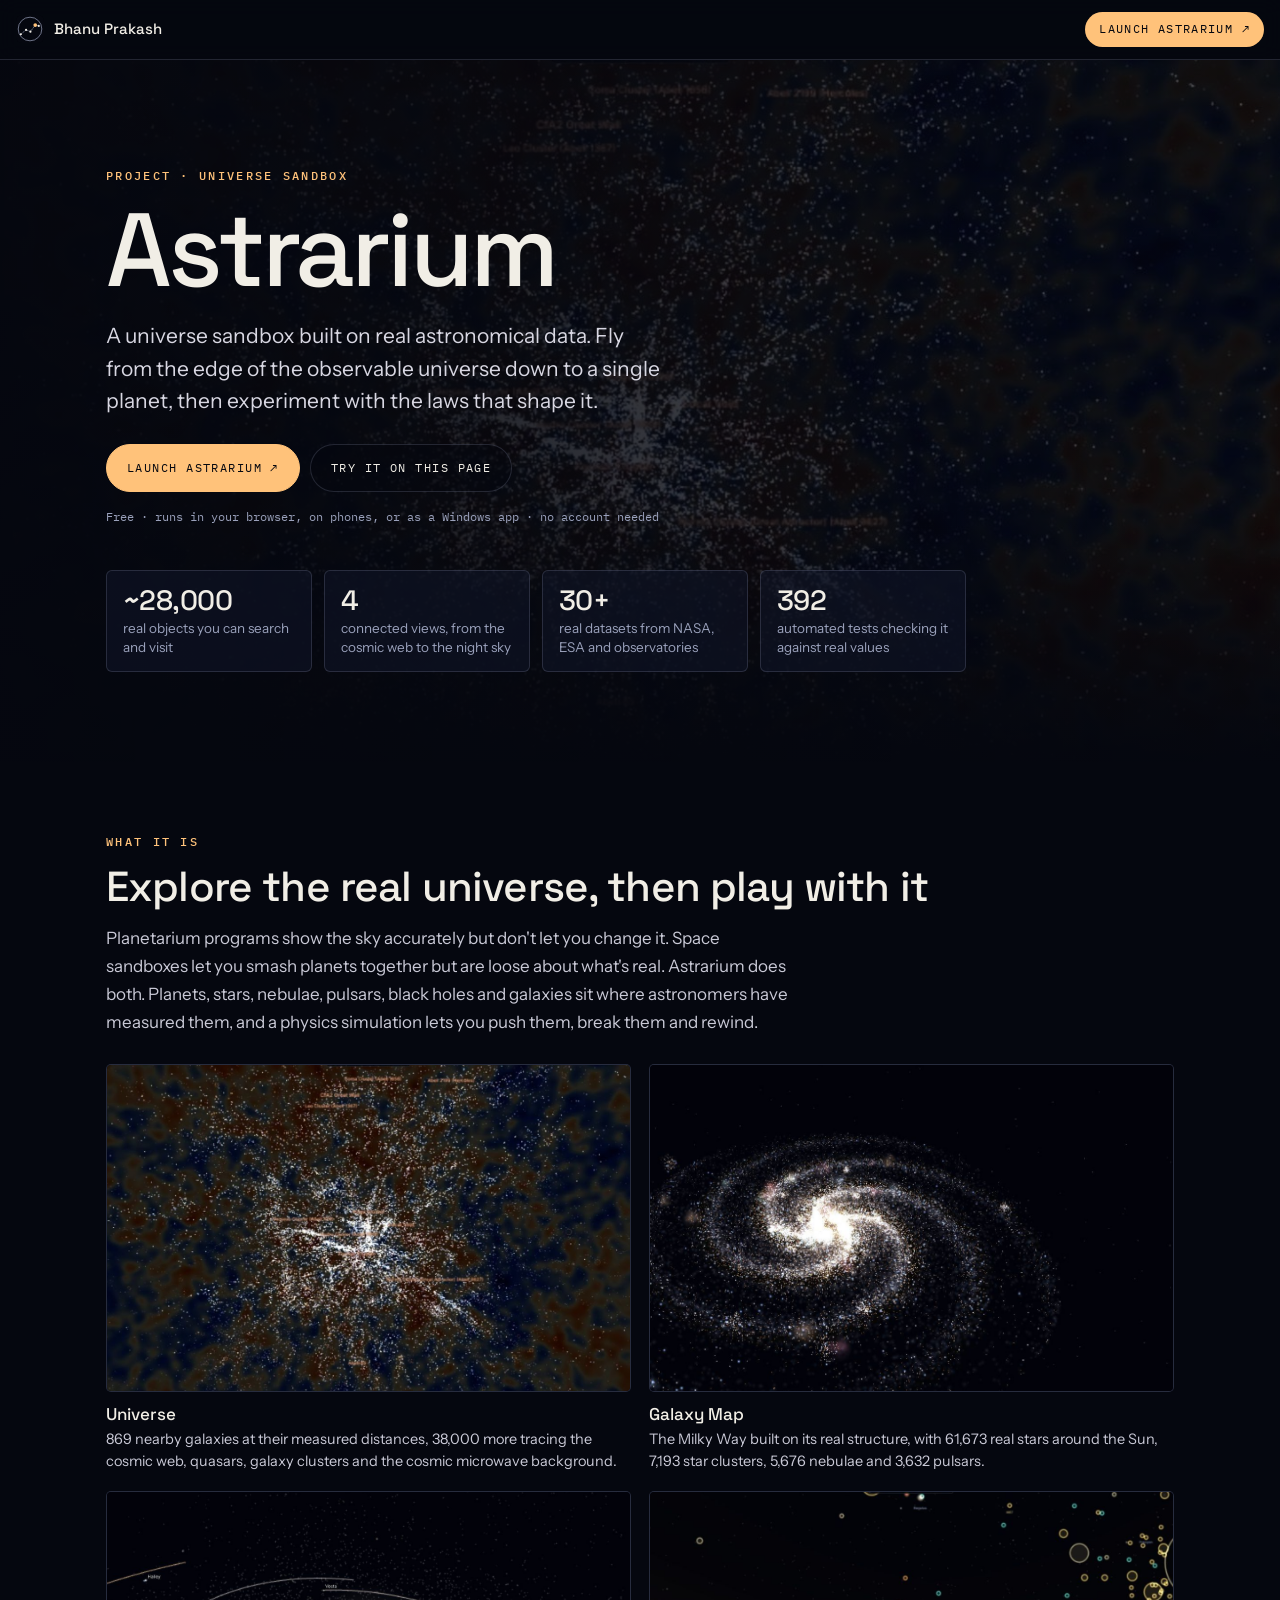
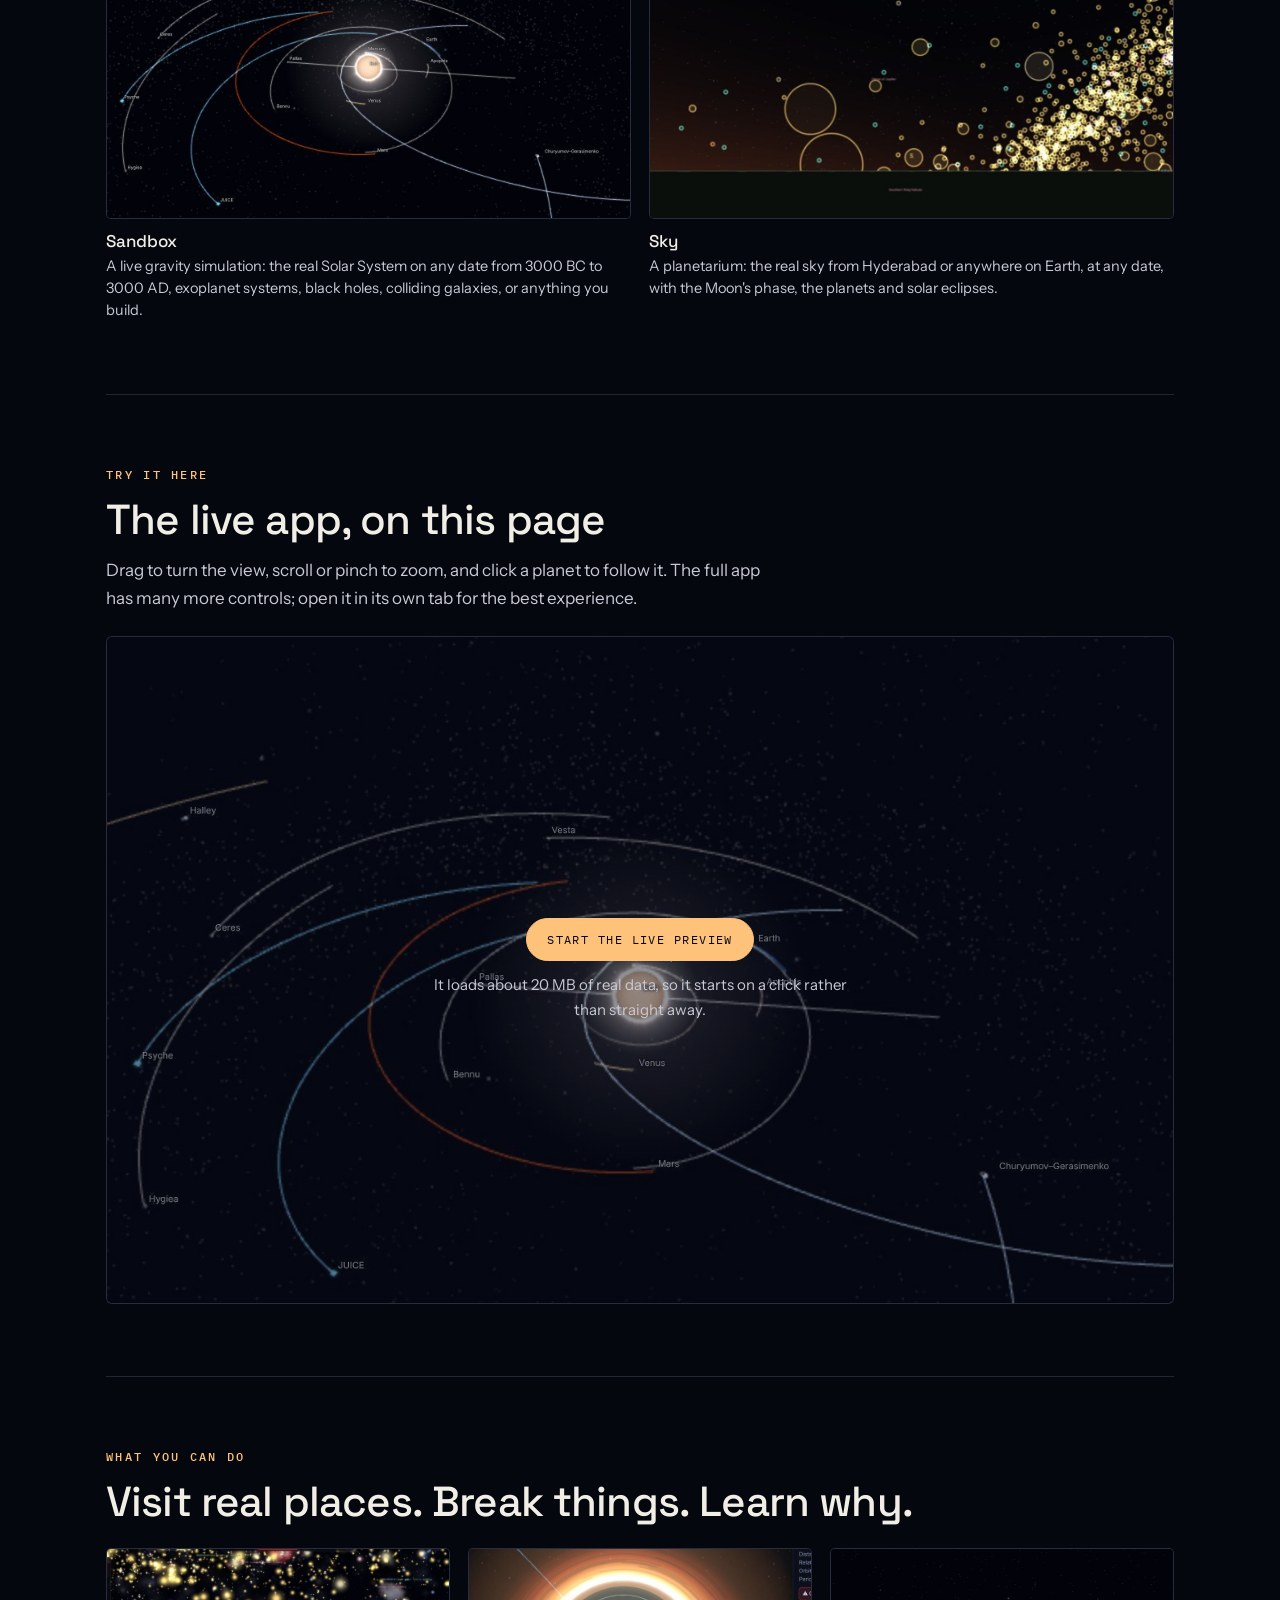
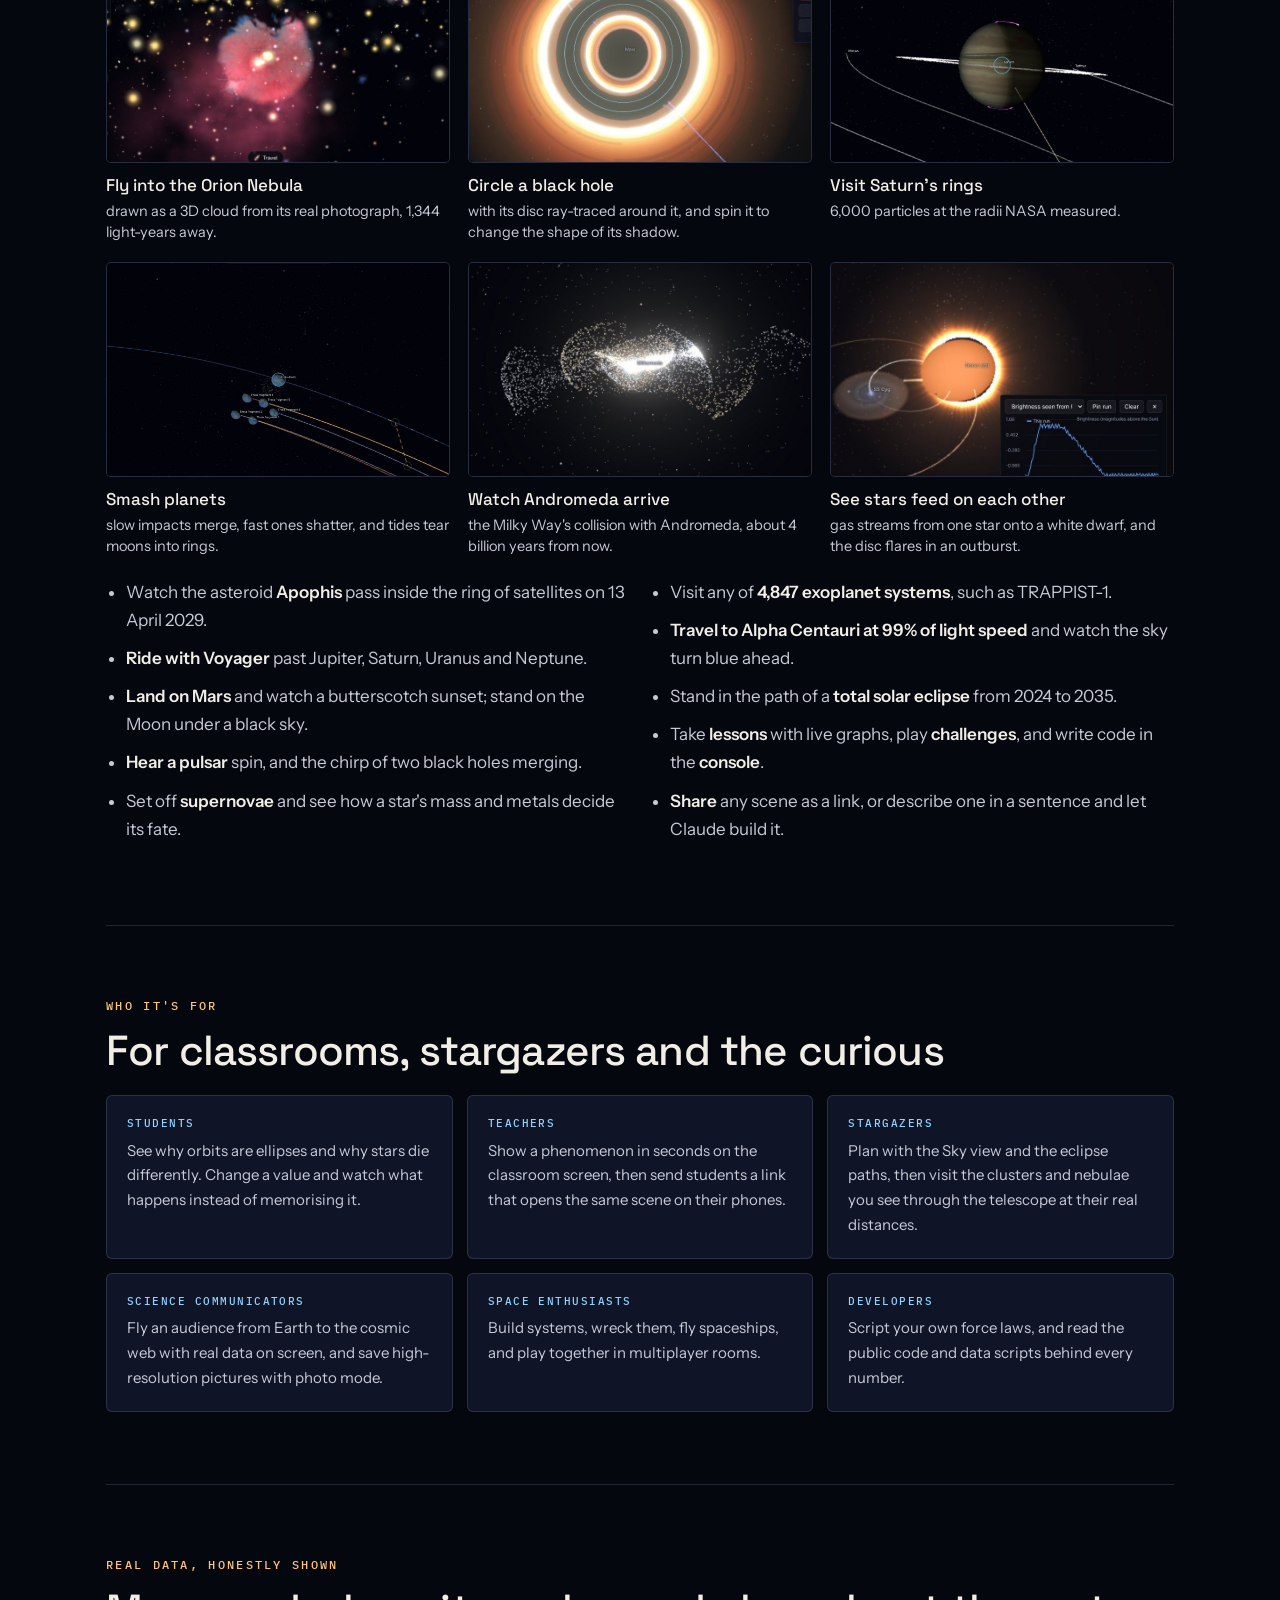
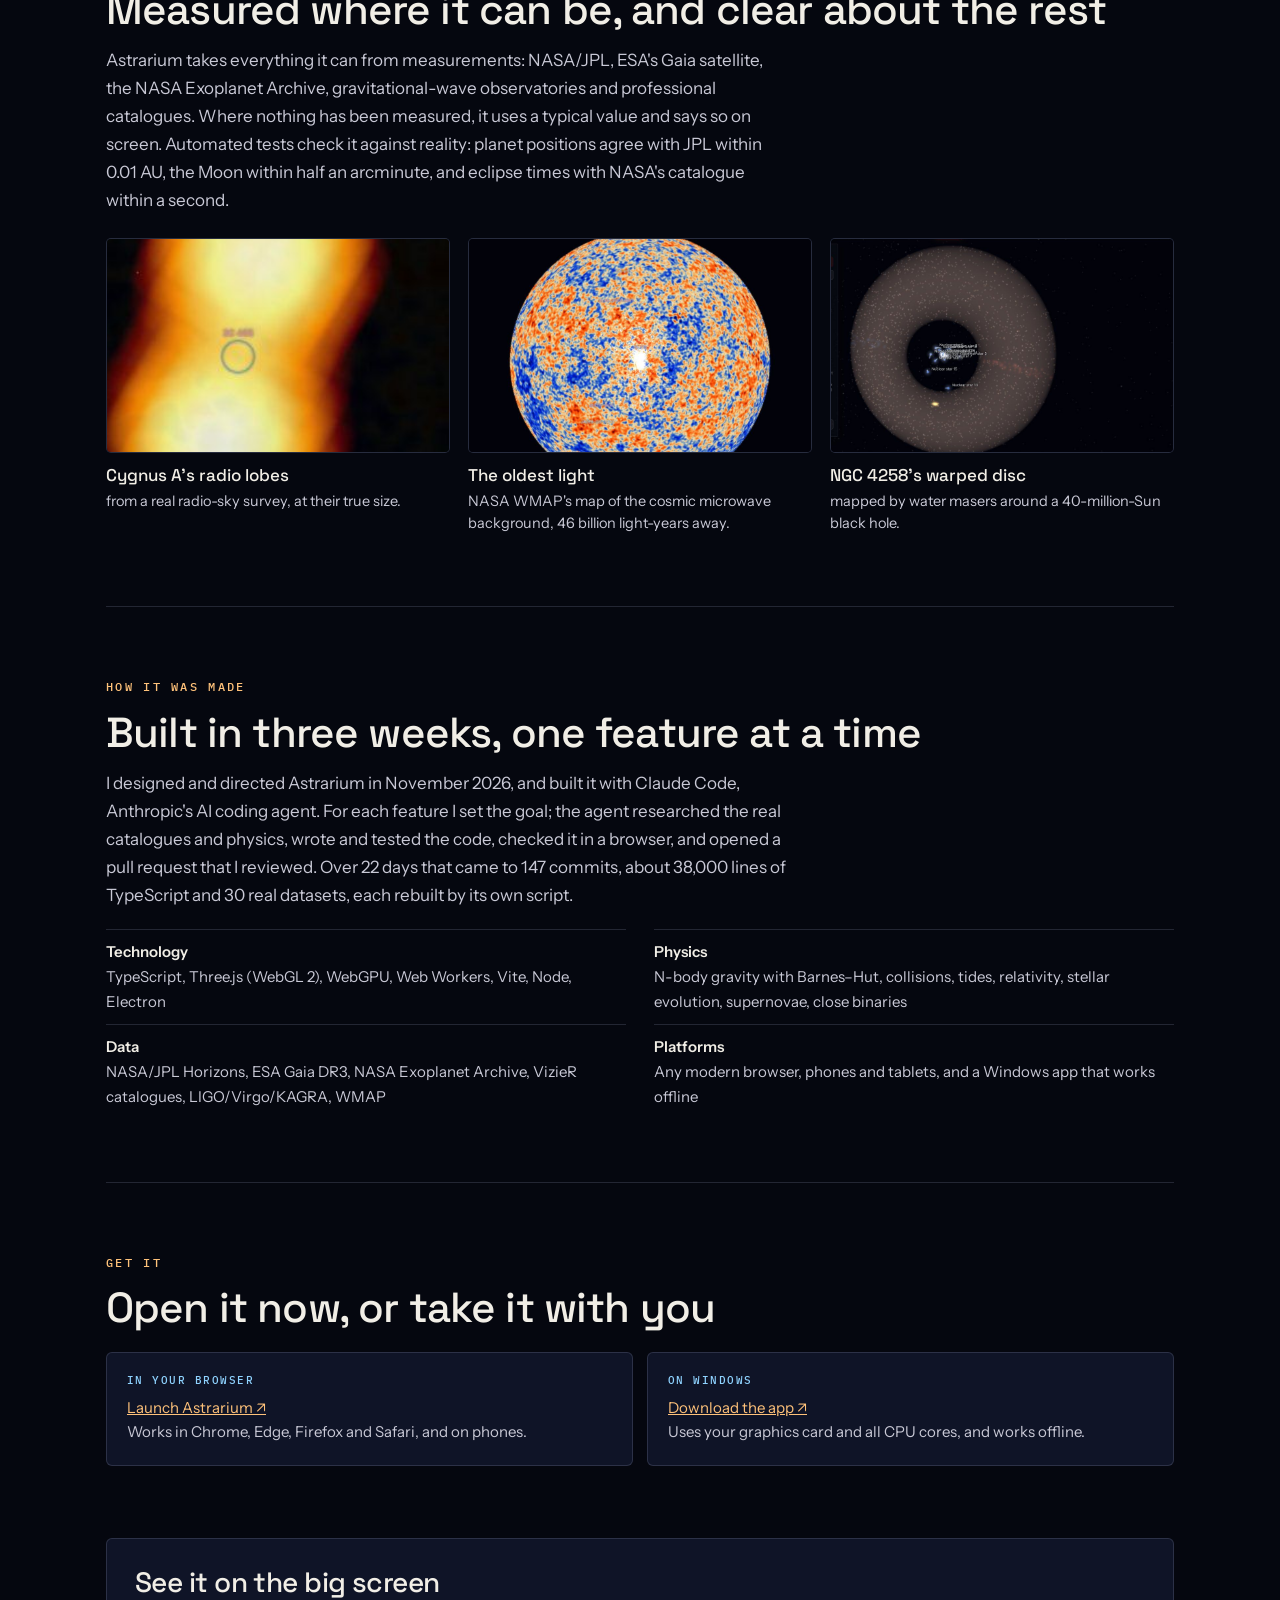
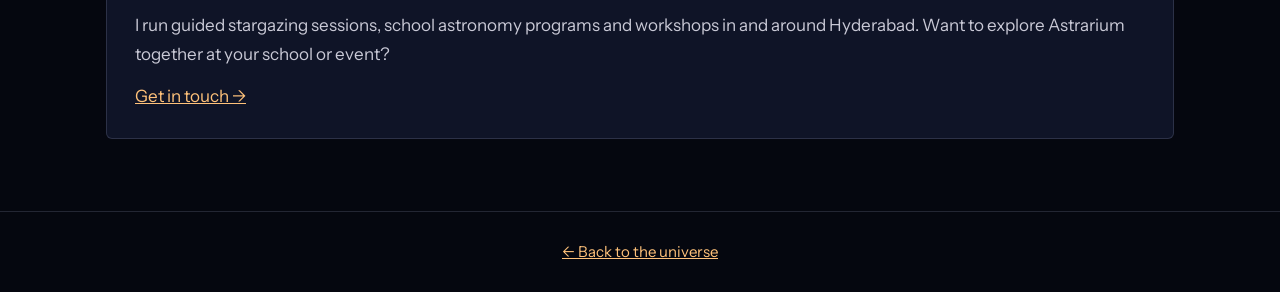
==== commit a34367d5: "Astrarium page: remove the documentation card The "Get it" section keeps its browser and Windows car" ====
--- a/astrarium/index.html
+++ b/astrarium/index.html
@@ -28,7 +28,7 @@
   <link rel="preconnect" href="https://fonts.googleapis.com">
   <link rel="preconnect" href="https://fonts.gstatic.com" crossorigin>
   <link rel="stylesheet" href="https://fonts.googleapis.com/css2?family=Space+Grotesk:wght@500&family=IBM+Plex+Mono:wght@400;500&family=Instrument+Sans:wght@400;500;600&display=swap">
-  <link rel="stylesheet" href="astrarium.css?v=202611221030">
+  <link rel="stylesheet" href="astrarium.css?v=202611221400">
   <script type="application/ld+json">{"@context": "https://schema.org", "@type": "SoftwareApplication", "name": "Astrarium", "url": "https://stargazinghyderabad.com/astrarium/", "applicationCategory": "EducationalApplication", "applicationSubCategory": "Astronomy simulation", "operatingSystem": "Web browser, Windows", "description": "A free universe sandbox built on real astronomical data: the real Solar System, stars, nebulae, pulsars, black holes and galaxies at their measured positions, with a physics simulation of gravity, collisions, relativity and stellar evolution.", "image": "https://stargazinghyderabad.com/astrarium/img/og.jpg", "offers": {"@type": "Offer", "price": "0", "priceCurrency": "INR"}, "author": {"@type": "Person", "name": "Bhanu Prakash", "url": "https://stargazinghyderabad.com/"}, "inLanguage": "en"}</script>
 </head>
 <body>
@@ -148,10 +148,9 @@
       <section id="get">
         <p class="eyebrow">Get it</p>
         <h2>Open it now, or take it with you</h2>
-        <div class="cards">
+        <div class="cards two">
           <div class="card"><span class="k">In your browser</span><p><a href="app/" target="_blank" rel="noopener">Launch Astrarium ↗</a><br>Works in Chrome, Edge, Firefox and Safari, and on phones.</p></div>
           <div class="card"><span class="k">On Windows</span><p><a href="https://github.com/beyondthesky0099/Universe-sandbox/releases" target="_blank" rel="noopener">Download the app ↗</a><br>Uses your graphics card and all CPU cores, and works offline.</p></div>
-          <div class="card"><span class="k">Documentation</span><p><a href="Astrarium-Documentation.pdf">The full guide (PDF, 17 pages)</a><br>What it is, how it was made, what it has and how it is useful.</p></div>
         </div>
       </section>
 
--- a/astrarium/astrarium.css
+++ b/astrarium/astrarium.css
@@ -72,6 +72,7 @@
 .cards{display:grid;grid-template-columns:repeat(3,minmax(0,1fr));gap:14px;margin-top:22px}
 .card{background:var(--panel);border:1px solid var(--line);border-radius:6px;padding:20px}
 .card p{font-size:15px;margin:0}
+.cards.two{grid-template-columns:repeat(2,minmax(0,1fr))}
 .card .k{font:500 10.5px/1.4 var(--mono);letter-spacing:.14em;text-transform:uppercase;color:var(--ice);margin-bottom:8px;display:block}
 
 .facts{display:grid;grid-template-columns:repeat(2,minmax(0,1fr));gap:10px 28px;margin-top:20px}
@@ -88,7 +89,7 @@
 }
 @media (max-width:600px){
   section{padding:52px 0}
-  .g2,.g3,.cards,.facts{grid-template-columns:1fr}
+  .g2,.g3,.cards,.cards.two,.facts{grid-template-columns:1fr}
   .list{columns:1}
   .preview{aspect-ratio:3/4}
   .bar .go{padding:7px 11px;font-size:10.5px}
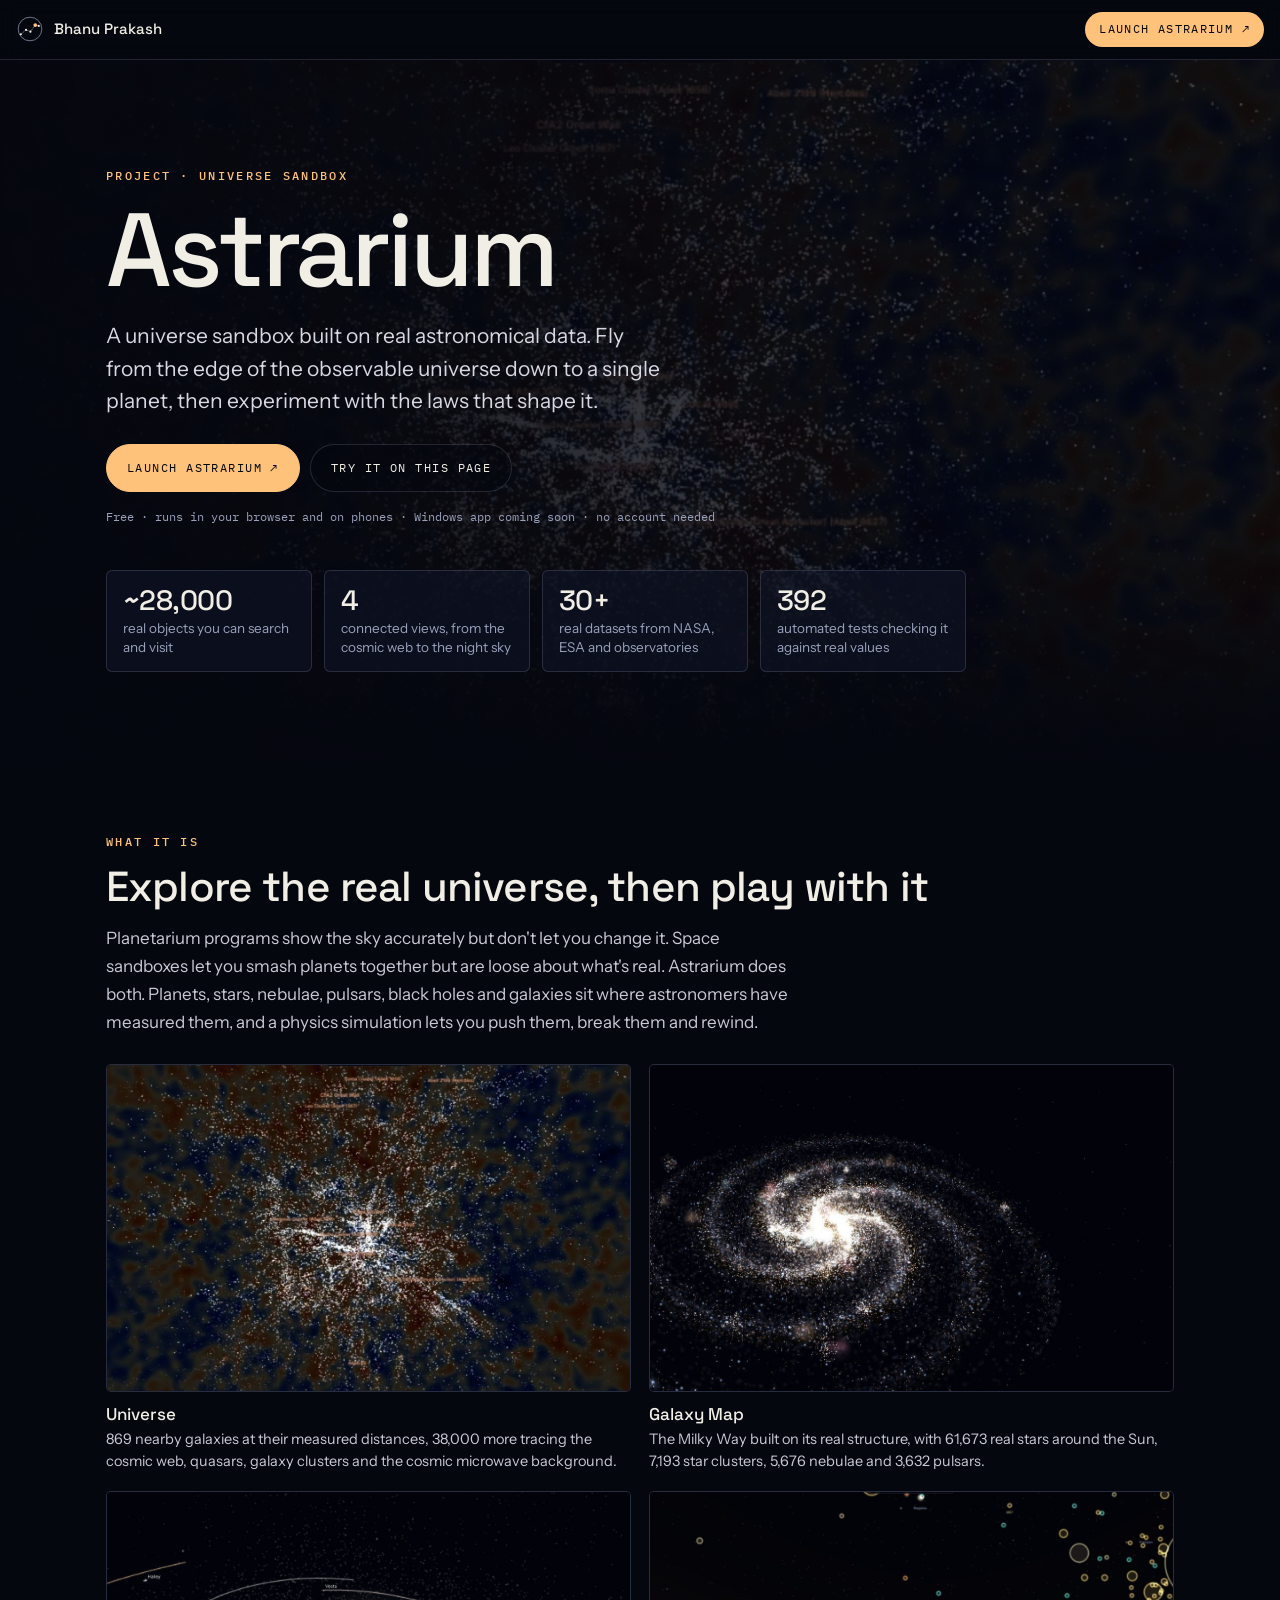
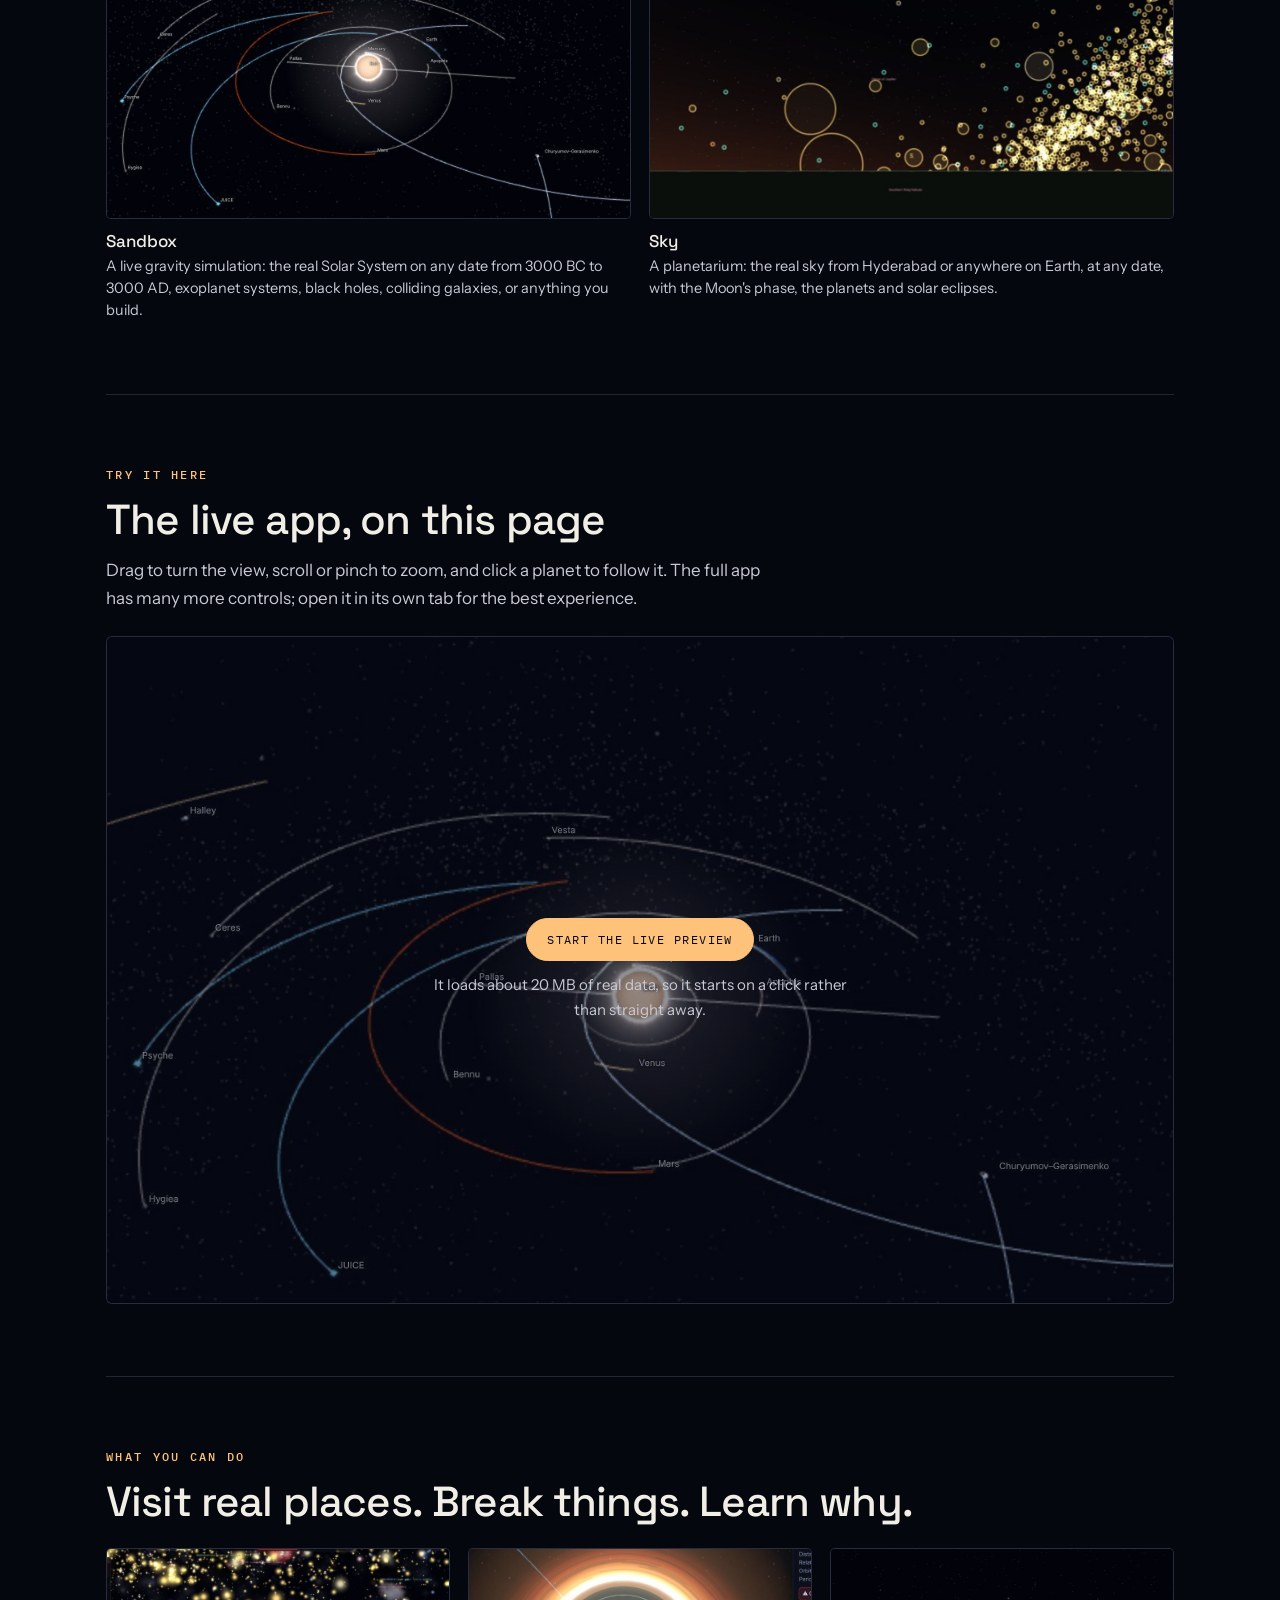
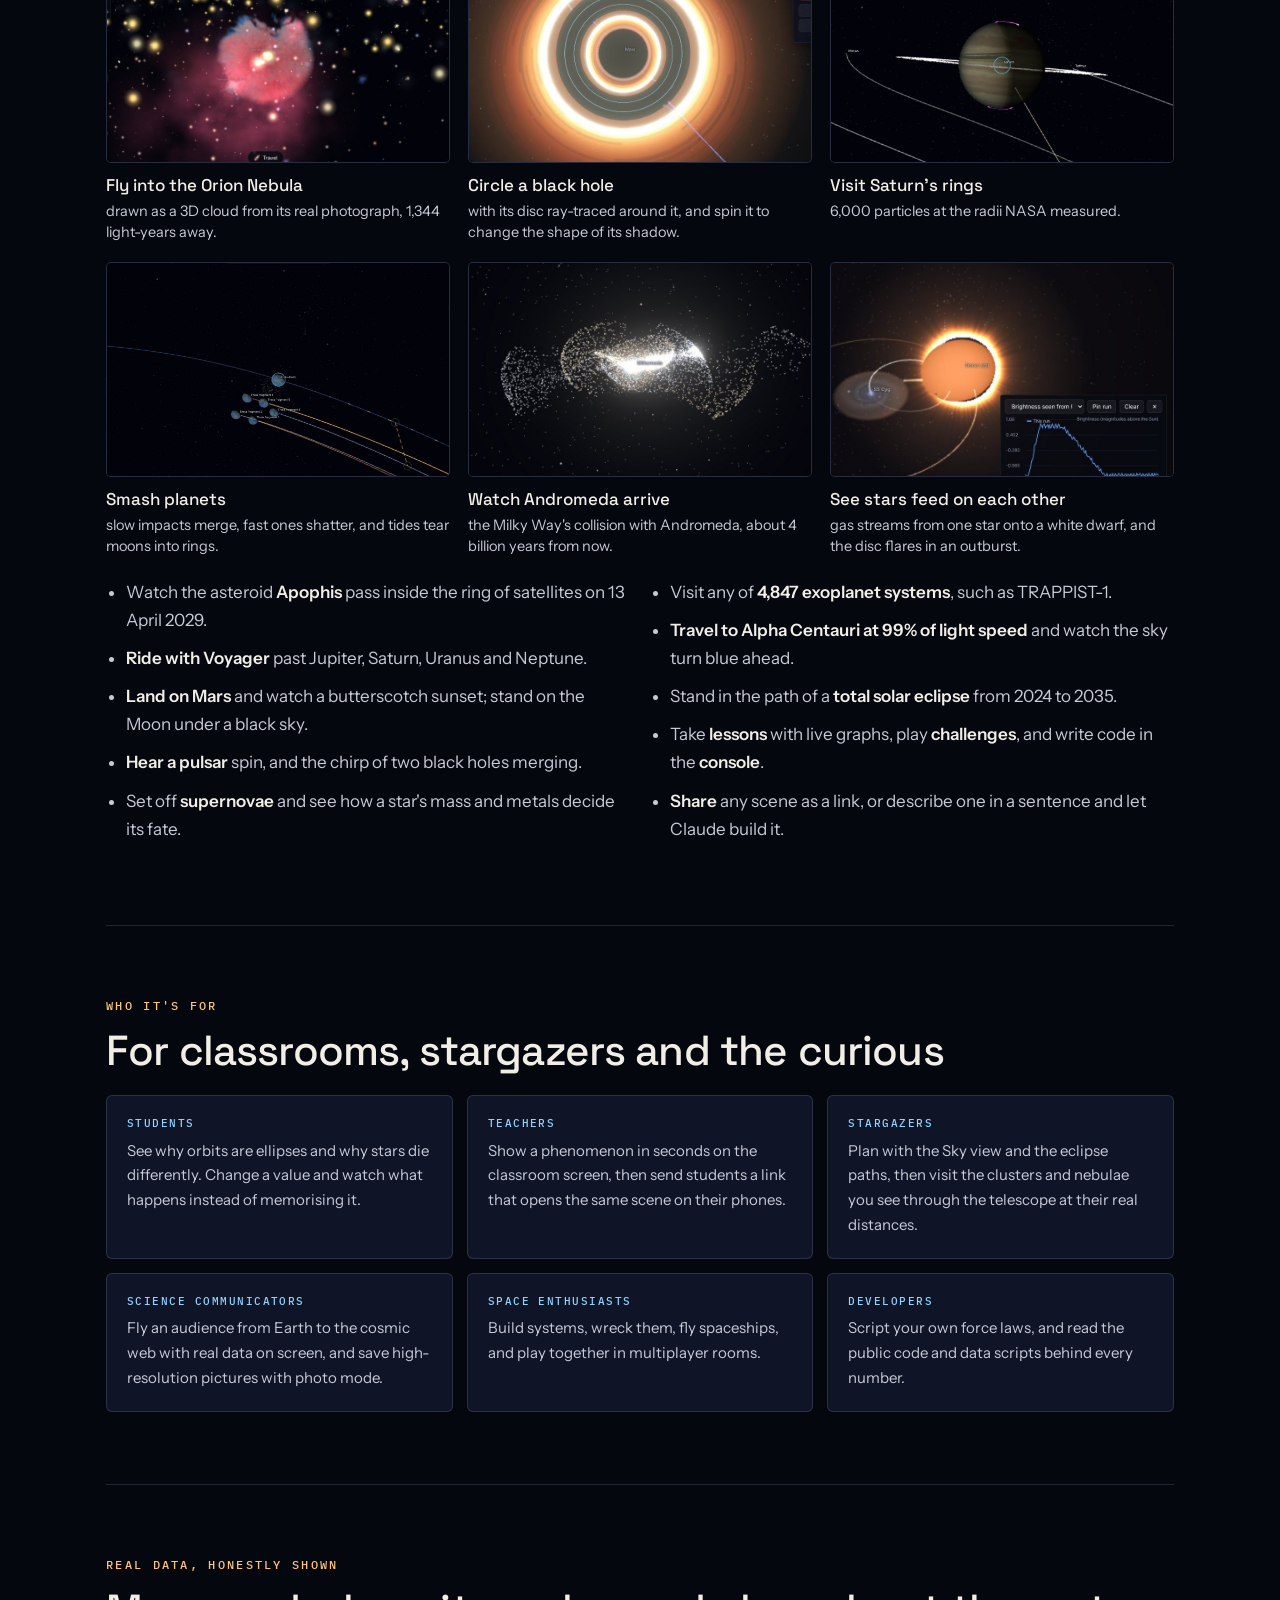
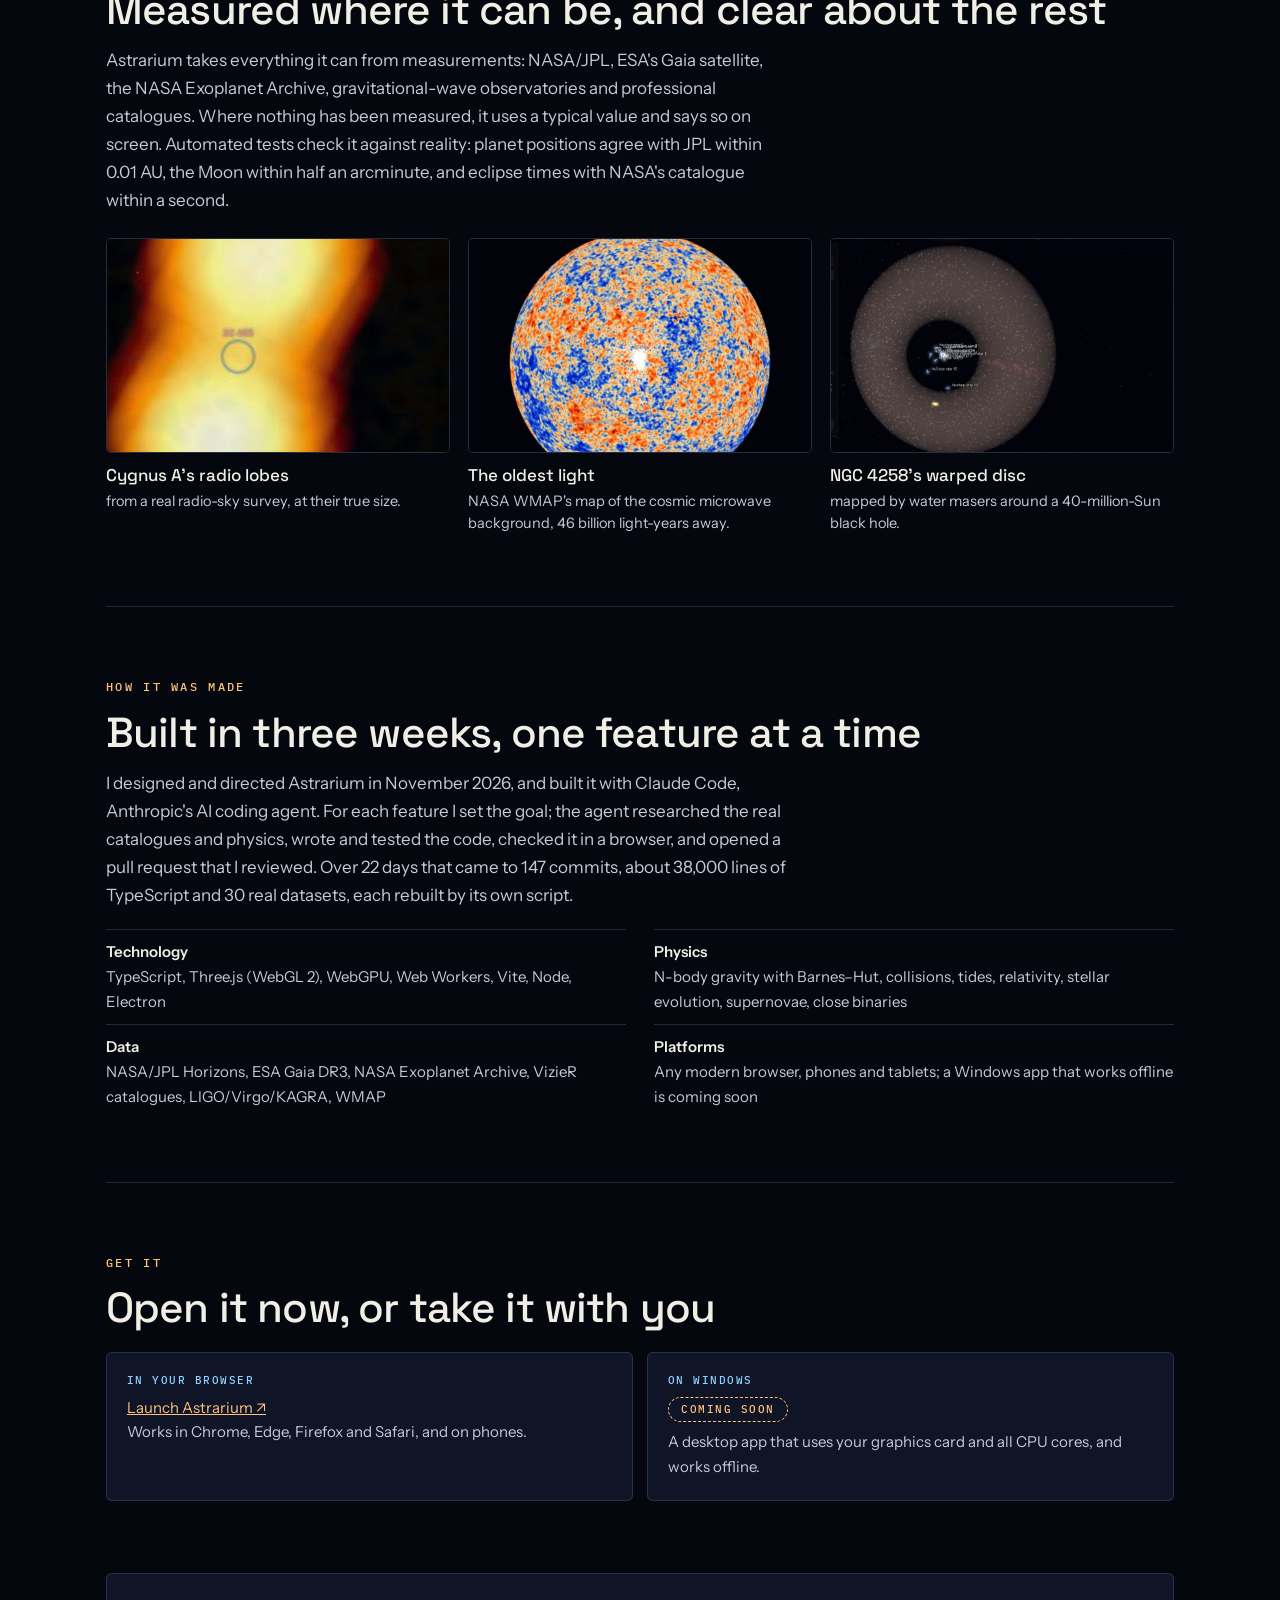
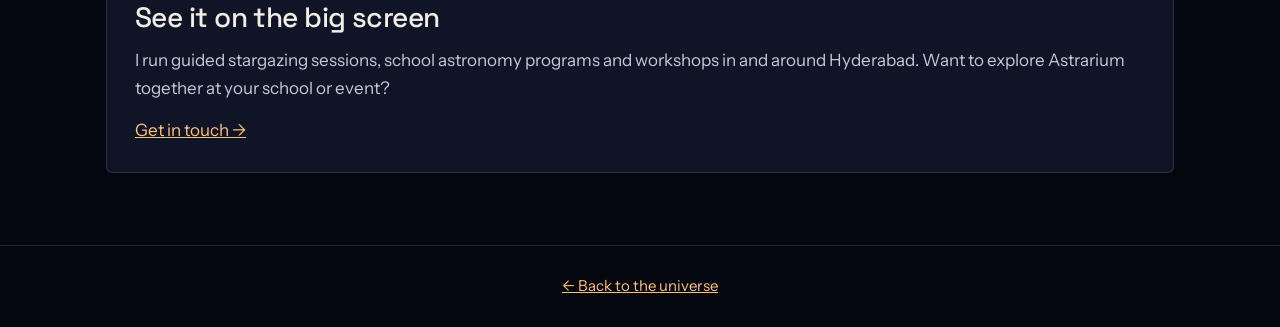
==== commit b98dd81e: "Astrarium page: Windows app "coming soon", no download link - The Windows card shows a "Coming soon"" ====
--- a/astrarium/index.html
+++ b/astrarium/index.html
@@ -28,8 +28,8 @@
   <link rel="preconnect" href="https://fonts.googleapis.com">
   <link rel="preconnect" href="https://fonts.gstatic.com" crossorigin>
   <link rel="stylesheet" href="https://fonts.googleapis.com/css2?family=Space+Grotesk:wght@500&family=IBM+Plex+Mono:wght@400;500&family=Instrument+Sans:wght@400;500;600&display=swap">
-  <link rel="stylesheet" href="astrarium.css?v=202611221400">
-  <script type="application/ld+json">{"@context": "https://schema.org", "@type": "SoftwareApplication", "name": "Astrarium", "url": "https://stargazinghyderabad.com/astrarium/", "applicationCategory": "EducationalApplication", "applicationSubCategory": "Astronomy simulation", "operatingSystem": "Web browser, Windows", "description": "A free universe sandbox built on real astronomical data: the real Solar System, stars, nebulae, pulsars, black holes and galaxies at their measured positions, with a physics simulation of gravity, collisions, relativity and stellar evolution.", "image": "https://stargazinghyderabad.com/astrarium/img/og.jpg", "offers": {"@type": "Offer", "price": "0", "priceCurrency": "INR"}, "author": {"@type": "Person", "name": "Bhanu Prakash", "url": "https://stargazinghyderabad.com/"}, "inLanguage": "en"}</script>
+  <link rel="stylesheet" href="astrarium.css?v=202611221430">
+  <script type="application/ld+json">{"@context": "https://schema.org", "@type": "SoftwareApplication", "name": "Astrarium", "url": "https://stargazinghyderabad.com/astrarium/", "applicationCategory": "EducationalApplication", "applicationSubCategory": "Astronomy simulation", "operatingSystem": "Web browser", "description": "A free universe sandbox built on real astronomical data: the real Solar System, stars, nebulae, pulsars, black holes and galaxies at their measured positions, with a physics simulation of gravity, collisions, relativity and stellar evolution.", "image": "https://stargazinghyderabad.com/astrarium/img/og.jpg", "offers": {"@type": "Offer", "price": "0", "priceCurrency": "INR"}, "author": {"@type": "Person", "name": "Bhanu Prakash", "url": "https://stargazinghyderabad.com/"}, "inLanguage": "en"}</script>
 </head>
 <body>
   <header class="bar">
@@ -48,7 +48,7 @@
           <a class="btn amber" href="app/" target="_blank" rel="noopener">Launch Astrarium ↗</a>
           <a class="btn ghost" href="#try">Try it on this page</a>
         </div>
-        <p class="note">Free · runs in your browser, on phones, or as a Windows app · no account needed</p>
+        <p class="note">Free · runs in your browser and on phones · Windows app coming soon · no account needed</p>
         <div class="stats">
           <div class="stat"><b>~28,000</b><span>real objects you can search and visit</span></div>
           <div class="stat"><b>4</b><span>connected views, from the cosmic web to the night sky</span></div>
@@ -141,7 +141,7 @@
           <div><b>Technology</b>TypeScript, Three.js (WebGL&nbsp;2), WebGPU, Web Workers, Vite, Node, Electron</div>
           <div><b>Physics</b>N-body gravity with Barnes–Hut, collisions, tides, relativity, stellar evolution, supernovae, close binaries</div>
           <div><b>Data</b>NASA/JPL Horizons, ESA Gaia DR3, NASA Exoplanet Archive, VizieR catalogues, LIGO/Virgo/KAGRA, WMAP</div>
-          <div><b>Platforms</b>Any modern browser, phones and tablets, and a Windows app that works offline</div>
+          <div><b>Platforms</b>Any modern browser, phones and tablets; a Windows app that works offline is coming soon</div>
         </div>
       </section>
 
@@ -150,7 +150,7 @@
         <h2>Open it now, or take it with you</h2>
         <div class="cards two">
           <div class="card"><span class="k">In your browser</span><p><a href="app/" target="_blank" rel="noopener">Launch Astrarium ↗</a><br>Works in Chrome, Edge, Firefox and Safari, and on phones.</p></div>
-          <div class="card"><span class="k">On Windows</span><p><a href="https://github.com/beyondthesky0099/Universe-sandbox/releases" target="_blank" rel="noopener">Download the app ↗</a><br>Uses your graphics card and all CPU cores, and works offline.</p></div>
+          <div class="card"><span class="k">On Windows</span><p><span class="soon">Coming soon</span><br>A desktop app that uses your graphics card and all CPU cores, and works offline.</p></div>
         </div>
       </section>
 
--- a/astrarium/astrarium.css
+++ b/astrarium/astrarium.css
@@ -73,6 +73,7 @@
 .card{background:var(--panel);border:1px solid var(--line);border-radius:6px;padding:20px}
 .card p{font-size:15px;margin:0}
 .cards.two{grid-template-columns:repeat(2,minmax(0,1fr))}
+.soon{display:inline-block;font:500 11px/1.4 var(--mono);letter-spacing:.14em;text-transform:uppercase;color:var(--amber);border:1px dashed var(--amber);border-radius:999px;padding:4px 12px;margin-bottom:8px}
 .card .k{font:500 10.5px/1.4 var(--mono);letter-spacing:.14em;text-transform:uppercase;color:var(--ice);margin-bottom:8px;display:block}
 
 .facts{display:grid;grid-template-columns:repeat(2,minmax(0,1fr));gap:10px 28px;margin-top:20px}
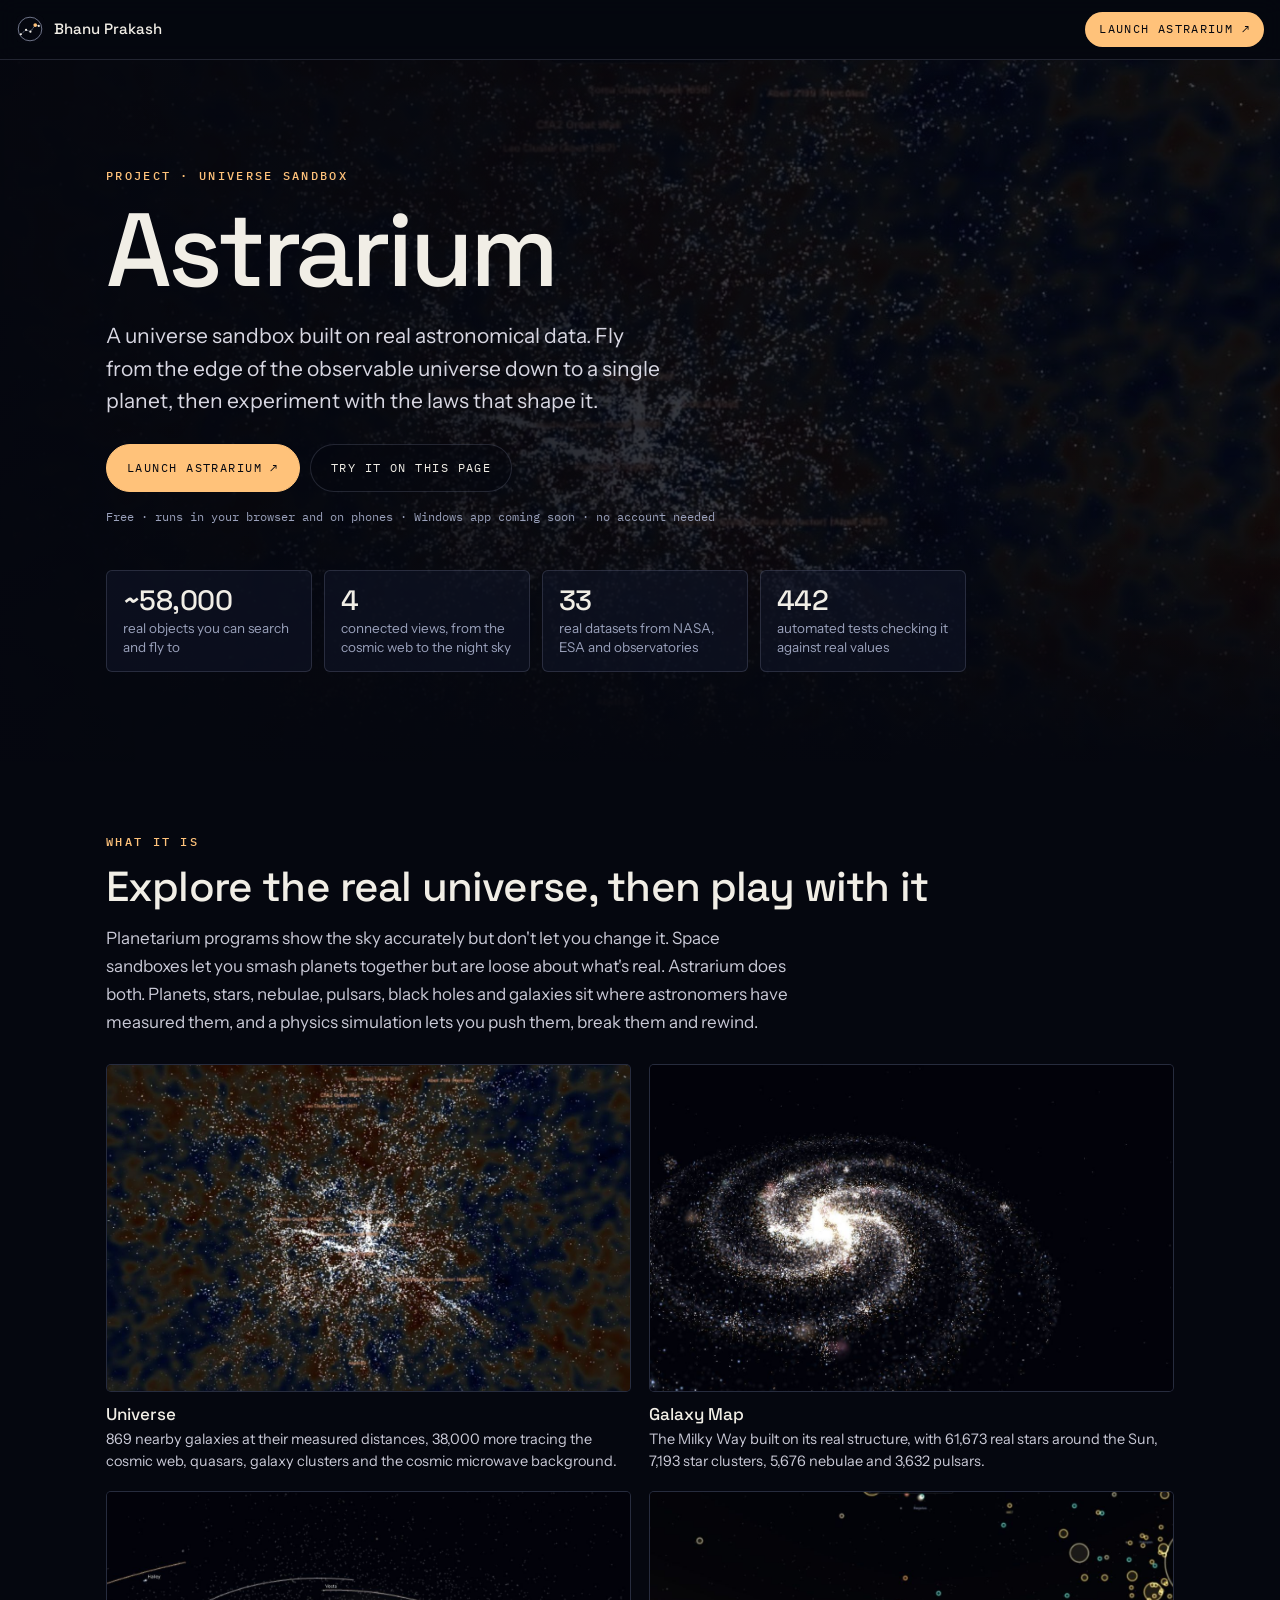
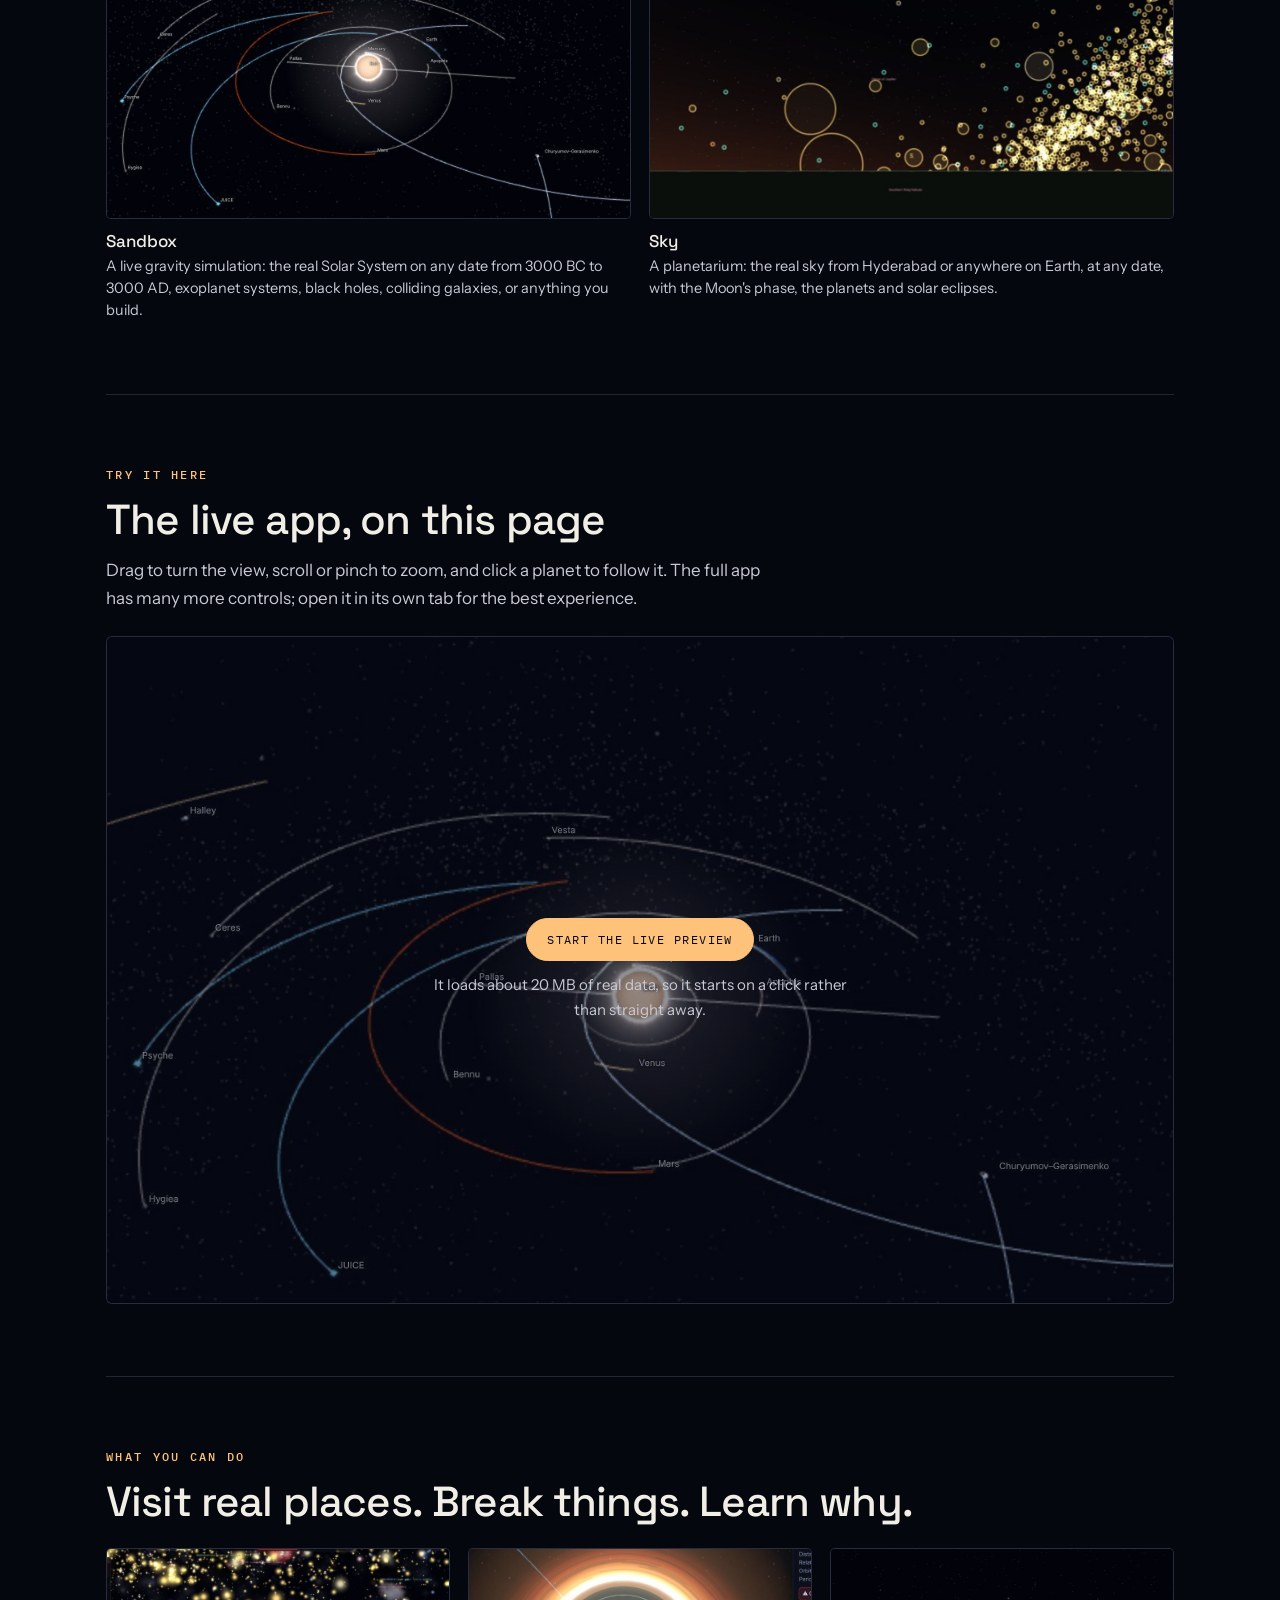
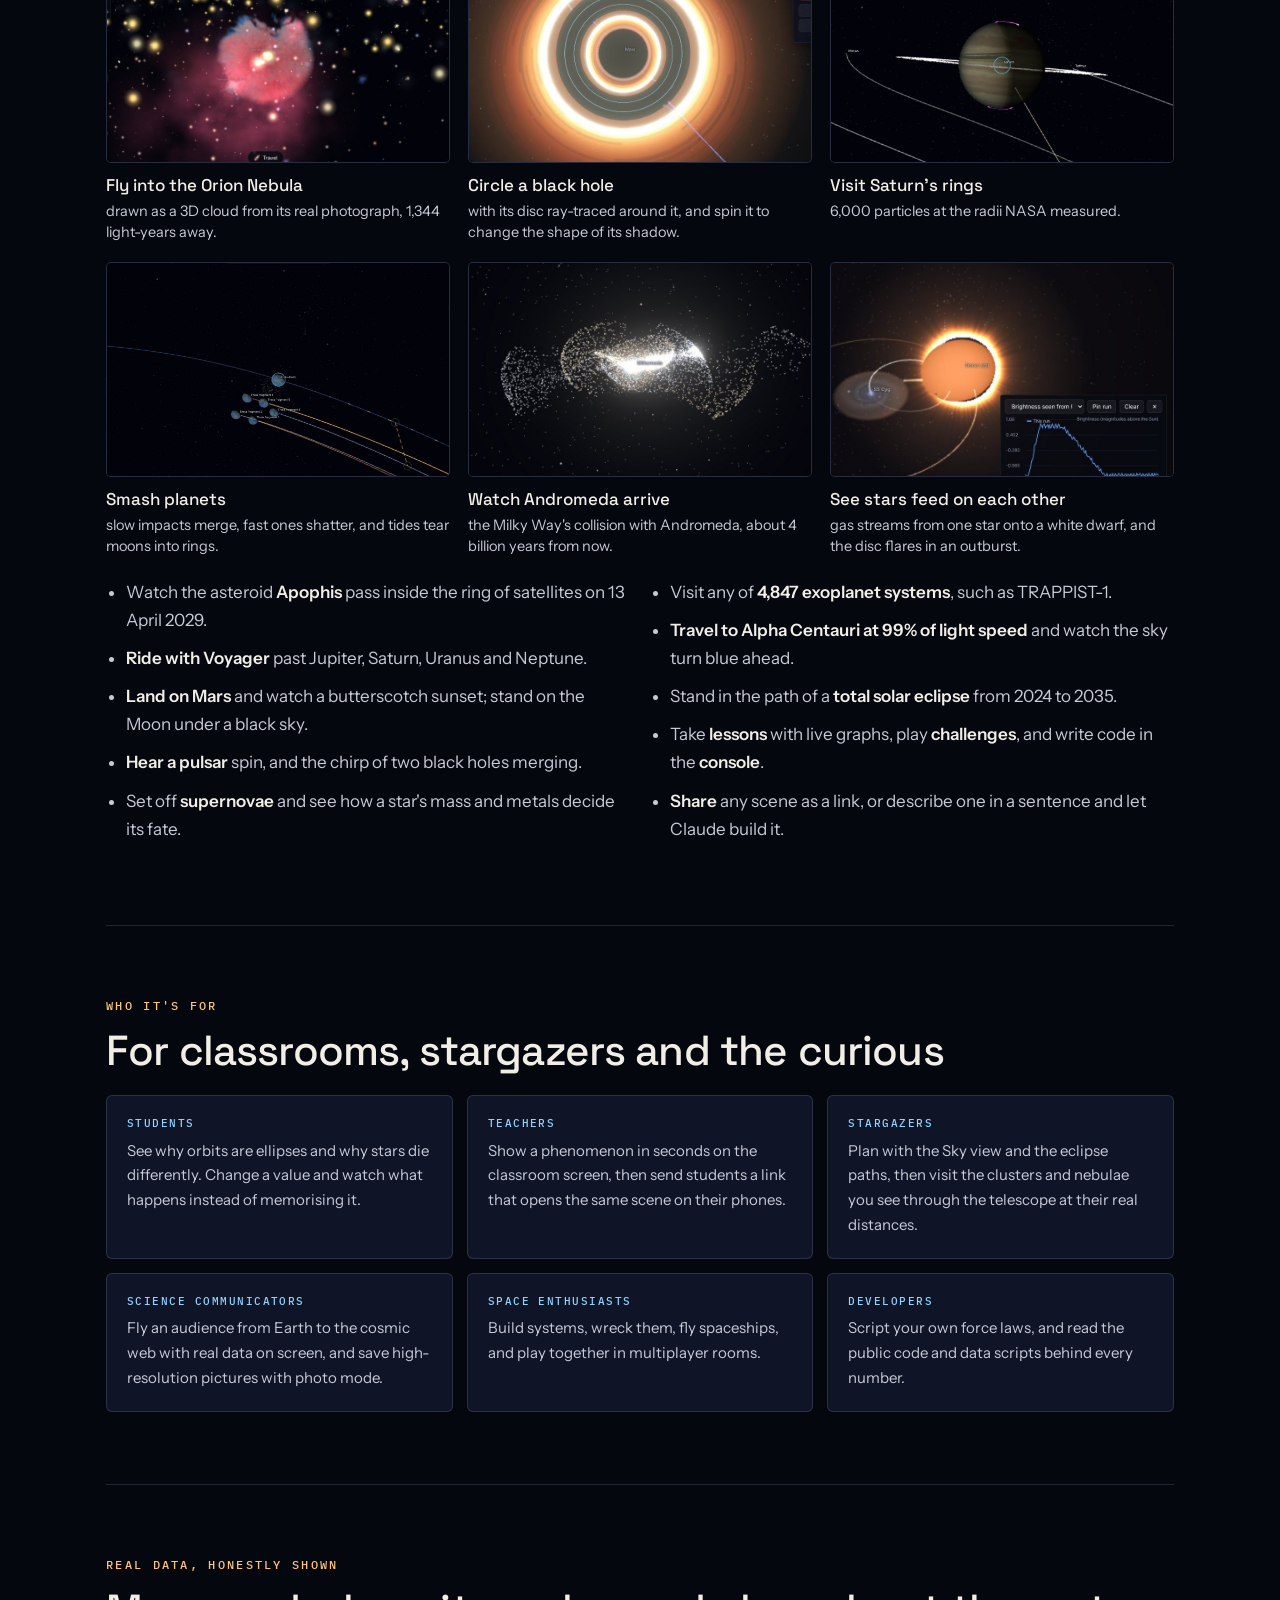
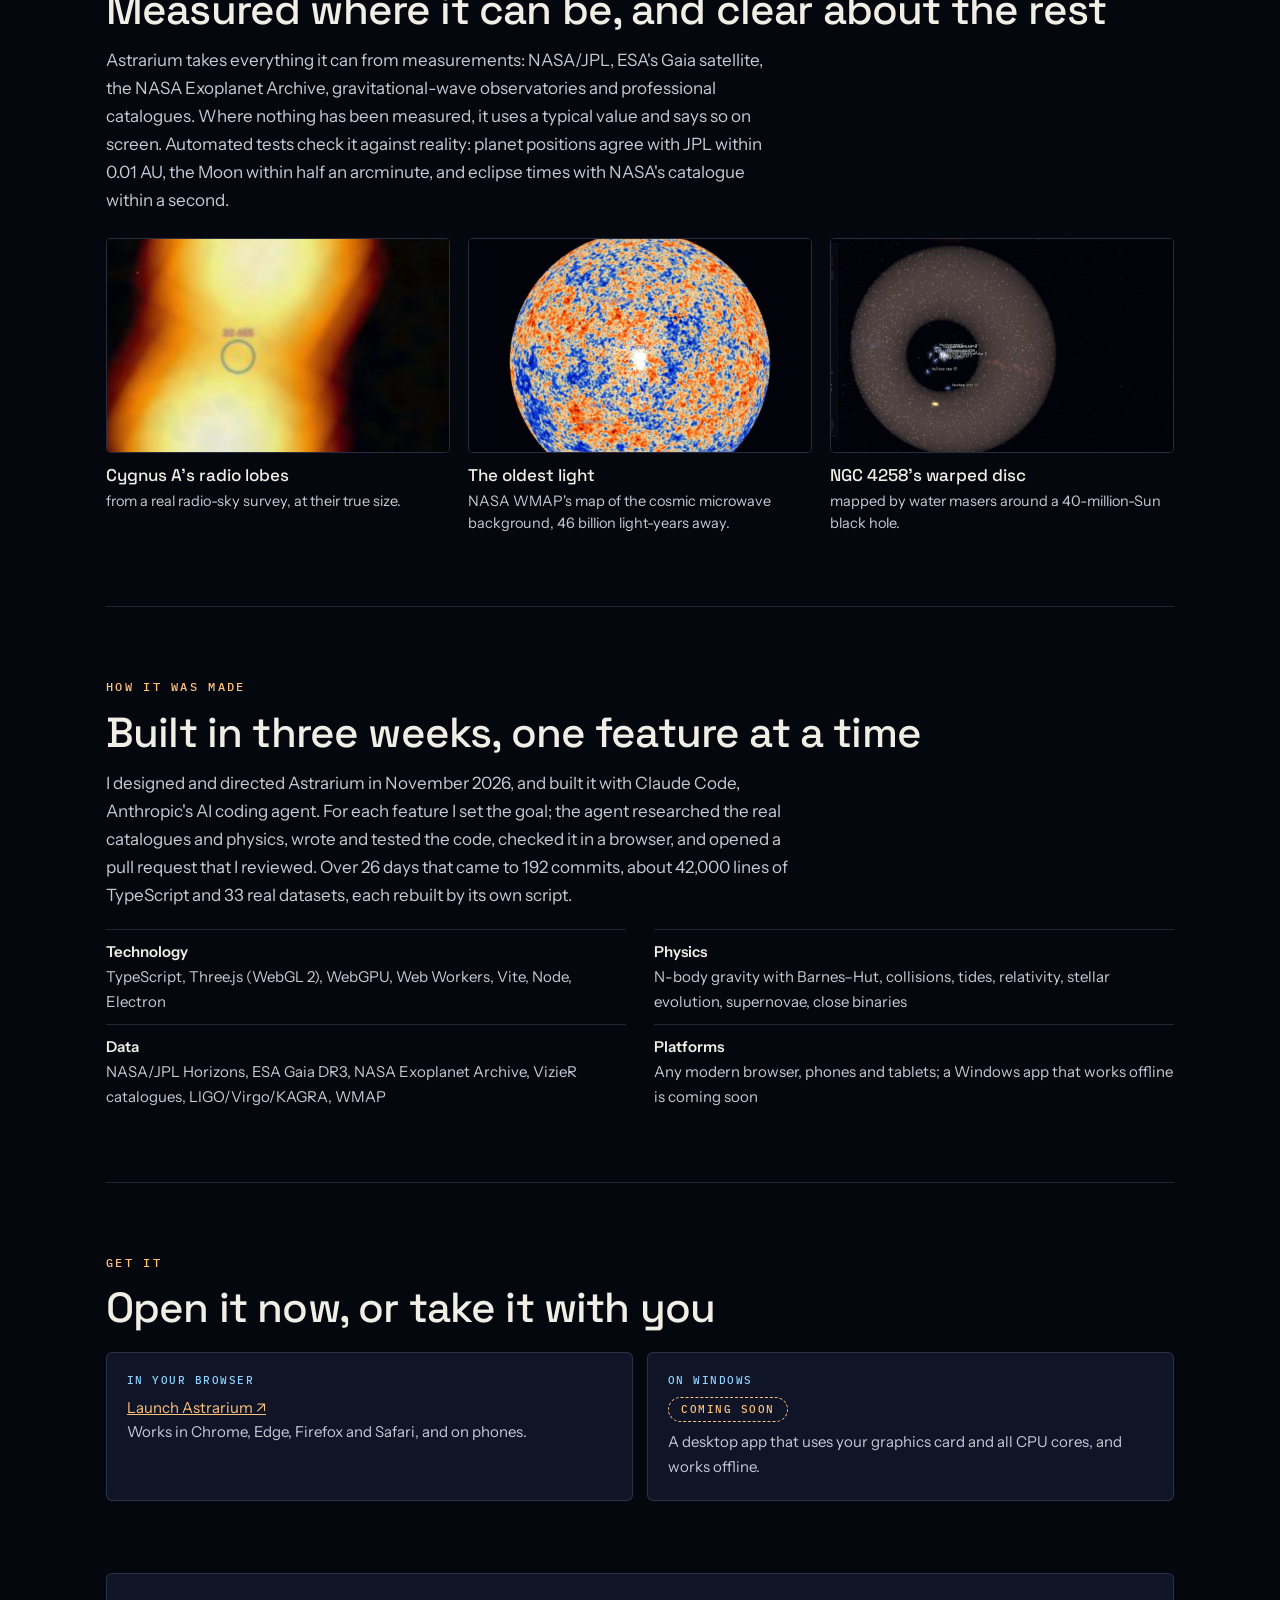
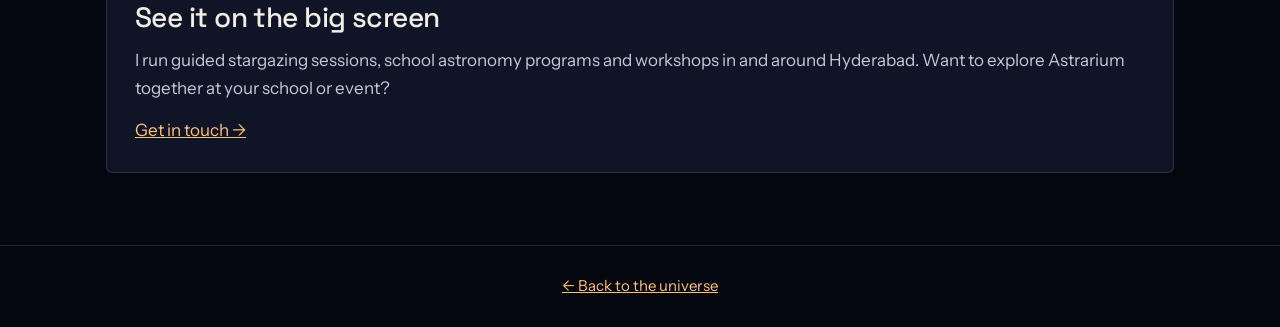
==== commit e6c8d57d: "Astrarium: visit the Saraswati Supercluster; up-to-date numbers on the project page The app is built" ====
--- a/astrarium/index.html
+++ b/astrarium/index.html
@@ -5,14 +5,14 @@
   <meta name="viewport" content="width=device-width, initial-scale=1, viewport-fit=cover">
   <meta name="theme-color" content="#05070f">
   <title>Astrarium: a universe sandbox built on real data | Bhanu Prakash</title>
-  <meta name="description" content="Astrarium is a free universe sandbox in your browser. Fly from the edge of the observable universe to a single planet, visit 28,000 real objects at their measured positions, and experiment with gravity, stars and black holes.">
+  <meta name="description" content="Astrarium is a free universe sandbox in your browser. Fly from the edge of the observable universe to a single planet, visit 58,000 real objects at their measured positions, and experiment with gravity, stars and black holes.">
   <link rel="canonical" href="https://stargazinghyderabad.com/astrarium/">
   <meta name="robots" content="index, follow">
   <meta name="author" content="Bhanu Prakash">
   <meta property="og:type" content="website">
   <meta property="og:site_name" content="Bhanu Prakash">
   <meta property="og:title" content="Astrarium: a universe sandbox built on real data">
-  <meta property="og:description" content="Fly from the edge of the observable universe to a single planet, visit 28,000 real objects, and experiment with the laws that shape them. Free, in your browser.">
+  <meta property="og:description" content="Fly from the edge of the observable universe to a single planet, visit 58,000 real objects, and experiment with the laws that shape them. Free, in your browser.">
   <meta property="og:url" content="https://stargazinghyderabad.com/astrarium/">
   <meta property="og:image" content="https://stargazinghyderabad.com/astrarium/img/og.jpg">
   <meta property="og:image:width" content="1200">
@@ -21,7 +21,7 @@
   <meta property="og:locale" content="en_IN">
   <meta name="twitter:card" content="summary_large_image">
   <meta name="twitter:title" content="Astrarium: a universe sandbox built on real data">
-  <meta name="twitter:description" content="Visit 28,000 real objects and experiment with gravity, stars and black holes. Free, in your browser.">
+  <meta name="twitter:description" content="Visit 58,000 real objects and experiment with gravity, stars and black holes. Free, in your browser.">
   <meta name="twitter:image" content="https://stargazinghyderabad.com/astrarium/img/og.jpg">
   <link rel="icon" href="../assets/app-icon.svg" type="image/svg+xml">
   <link rel="apple-touch-icon" href="../assets/apple-touch-icon.png">
@@ -50,10 +50,10 @@
         </div>
         <p class="note">Free · runs in your browser and on phones · Windows app coming soon · no account needed</p>
         <div class="stats">
-          <div class="stat"><b>~28,000</b><span>real objects you can search and visit</span></div>
+          <div class="stat"><b>~58,000</b><span>real objects you can search and fly to</span></div>
           <div class="stat"><b>4</b><span>connected views, from the cosmic web to the night sky</span></div>
-          <div class="stat"><b>30+</b><span>real datasets from NASA, ESA and observatories</span></div>
-          <div class="stat"><b>392</b><span>automated tests checking it against real values</span></div>
+          <div class="stat"><b>33</b><span>real datasets from NASA, ESA and observatories</span></div>
+          <div class="stat"><b>442</b><span>automated tests checking it against real values</span></div>
         </div>
       </div>
     </section>
@@ -136,7 +136,7 @@
       <section id="made">
         <p class="eyebrow">How it was made</p>
         <h2>Built in three weeks, one feature at a time</h2>
-        <p class="sub">I designed and directed Astrarium in November 2026, and built it with Claude Code, Anthropic's AI coding agent. For each feature I set the goal; the agent researched the real catalogues and physics, wrote and tested the code, checked it in a browser, and opened a pull request that I reviewed. Over 22 days that came to 147 commits, about 38,000 lines of TypeScript and 30 real datasets, each rebuilt by its own script.</p>
+        <p class="sub">I designed and directed Astrarium in November 2026, and built it with Claude Code, Anthropic's AI coding agent. For each feature I set the goal; the agent researched the real catalogues and physics, wrote and tested the code, checked it in a browser, and opened a pull request that I reviewed. Over 26 days that came to 192 commits, about 42,000 lines of TypeScript and 33 real datasets, each rebuilt by its own script.</p>
         <div class="facts">
           <div><b>Technology</b>TypeScript, Three.js (WebGL&nbsp;2), WebGPU, Web Workers, Vite, Node, Electron</div>
           <div><b>Physics</b>N-body gravity with Barnes–Hut, collisions, tides, relativity, stellar evolution, supernovae, close binaries</div>
